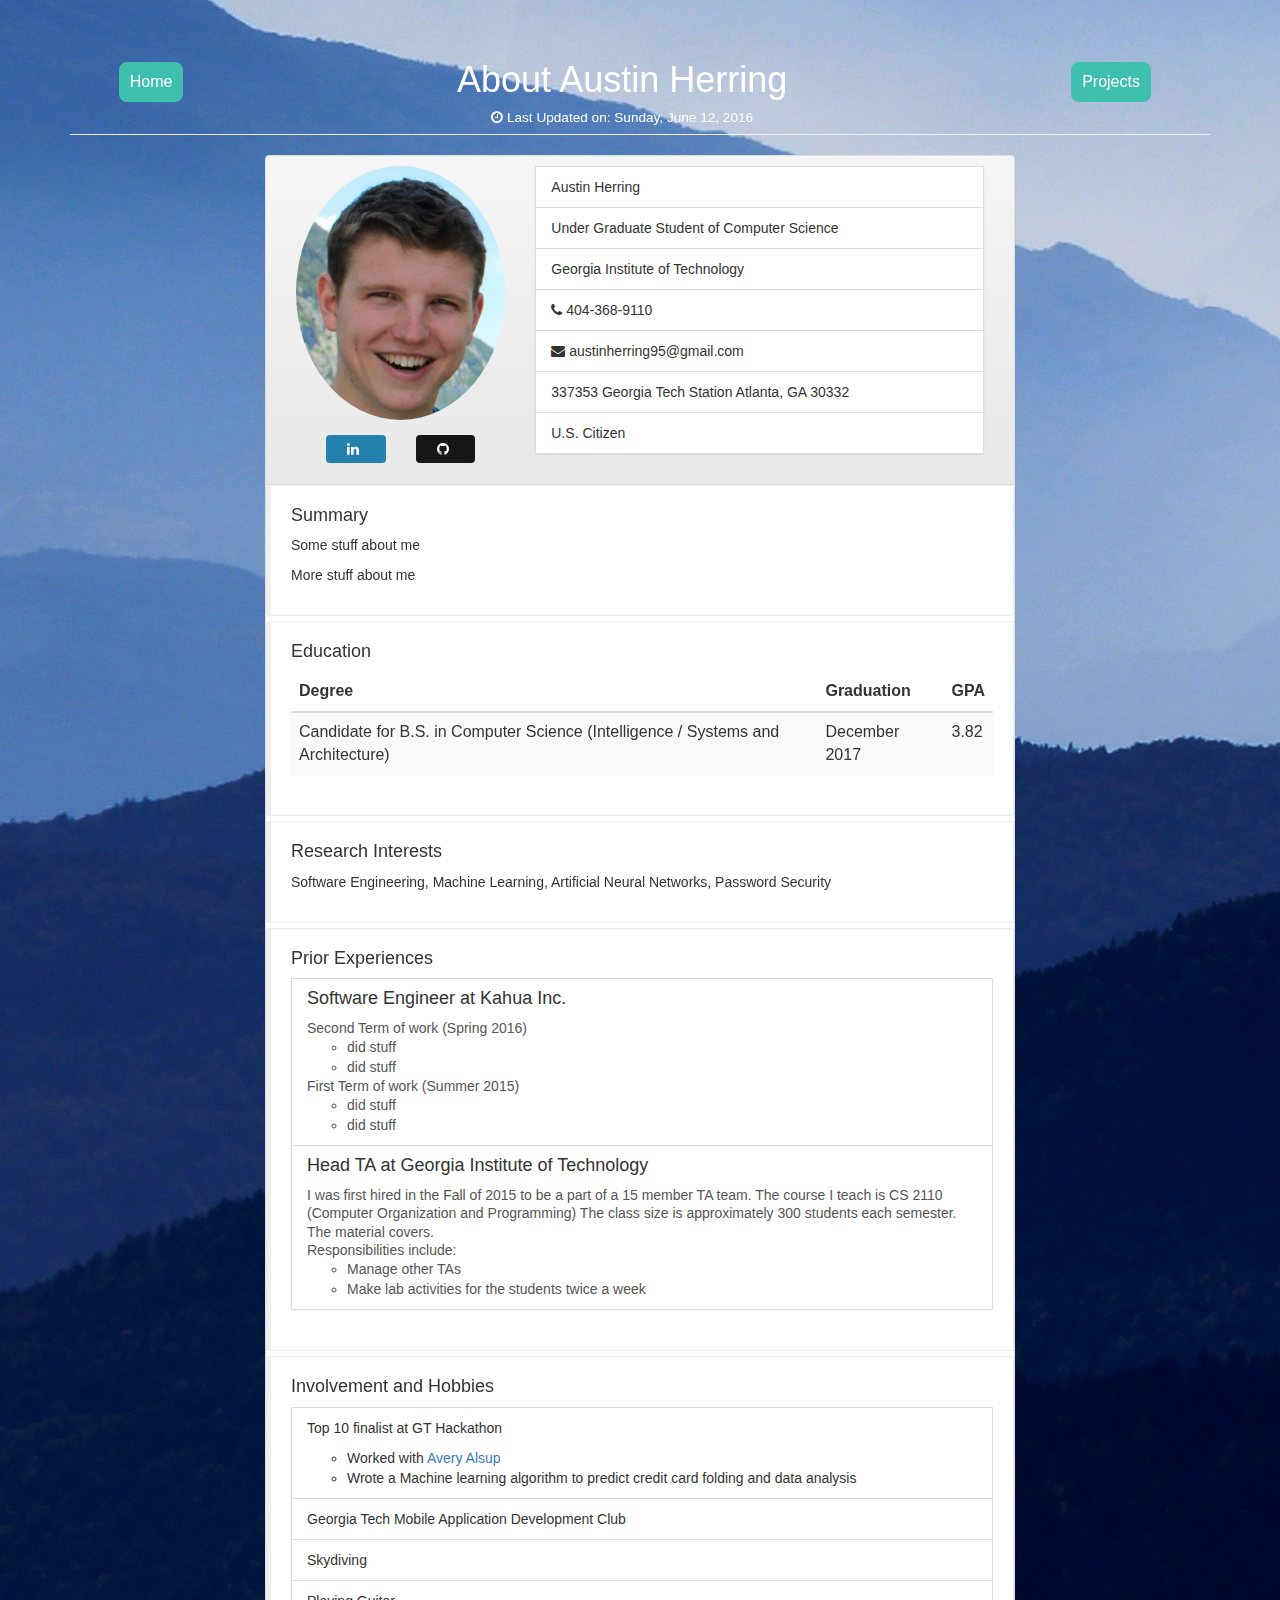
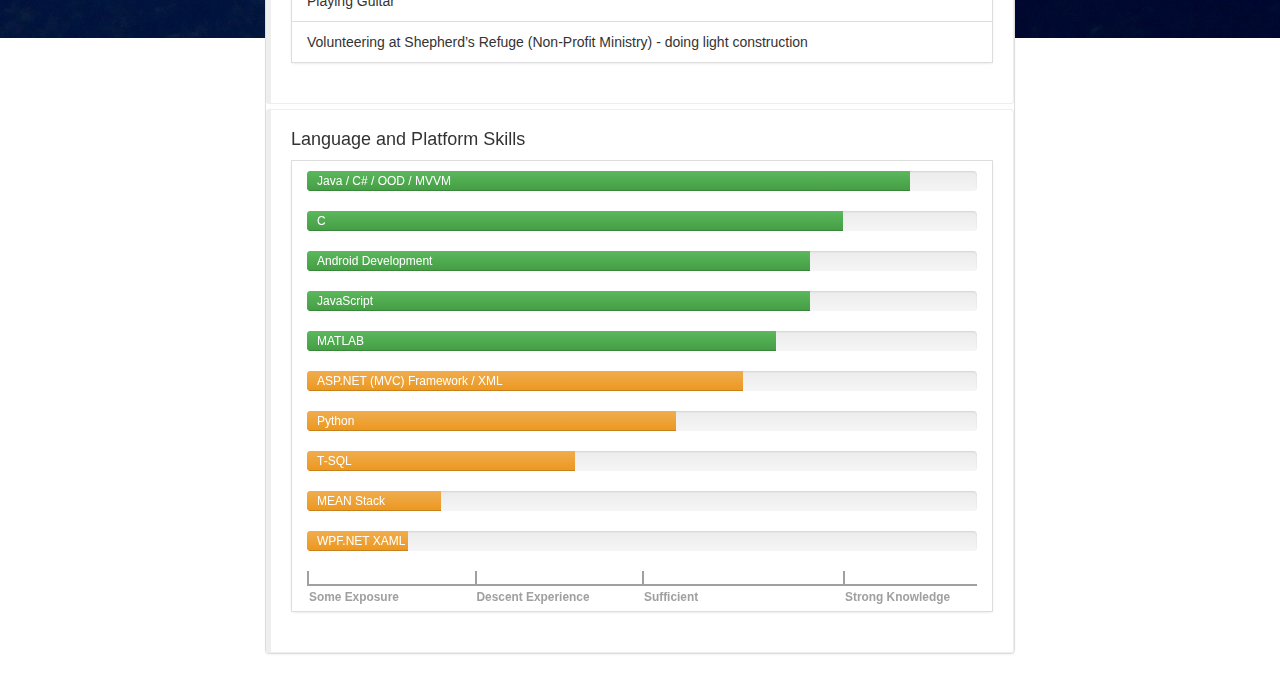
==== PersonalWebsite/WebContent/about.html @ d36b2735 "Added more content and css" ====
<html>
<head>
	<meta charset="utf-8"/>
	<title>About - Austin</title>
	<link rel="stylesheet" href="css/bootstrap.min.css">
	<link rel="stylesheet" href="css/bootstrap-theme.min.css">
	<link rel="stylesheet" href="css/about.css">
	<link rel="stylesheet" href="css/general.css">
</head>
<body>
	<div class="container" id="page-wrap">
		<div class="resume">
	    <header class="page-header">
		    <table class="table-header">
		    	<tr>
		    		<td>
			    		<a class="button button1" href="index.html" role="button">Home</a>
		    		</td>
		    		<td style="text-align: center;">
			    		<h1 class="page-title">About Austin Herring</h1>
			    		<small> <i class="fa fa-clock-o"></i> Last Updated on: <time>Sunday, June 12, 2016</time></small>
		    		</td>
		    		<td>
						<a class="button button1" href="projects.html" role="button">Projects</a>
		    		</td>
		    	</tr>
		    </table>
		</header>
		<div class="row">
		  <div class="col-xs-12 col-sm-12 col-md-offset-1 col-md-10 col-lg-offset-2 col-lg-8">
		    <div class="panel panel-default">
		      <div class="panel-heading resume-heading">
		        <div class="row">
		          <div class="col-lg-12">
		            <div class="col-xs-12 col-sm-4">
		              <figure>
		                <img class="img-circle img-responsive" alt="Picture of Austin" src="images/austinEurope1.png">
		              </figure>
		                <div class="col-xs-12 social-btns">
		                    <div class="col-xs-3 col-md-1 col-lg-6 social-btn-holder">
		                      <a href="https://www.linkedin.com/in/austin-herring-810350a3?trk=nav_responsive_tab_profile" class="btn btn-social btn-block btn-linkedin">
		                        <i class="fa fa-linkedin"></i> </a>
		                    </div>
		                    <div class="col-xs-3 col-md-1 col-lg-6 social-btn-holder">
		                      <a href="https://github.com/austinHerring" class="btn btn-social btn-block btn-github">
		                        <i class="fa fa-github"></i> </a>
		                    </div>
		                </div>
		            </div>
	
		            <div class="col-xs-12 col-sm-8">
		              <ul class="list-group">
		                <li class="list-group-item">Austin Herring</li>
		                <li class="list-group-item">Under Graduate Student of Computer Science</li>
		                <li class="list-group-item">Georgia Institute of Technology</li>
		                <li class="list-group-item"><i class="fa fa-phone"></i> 404-368-9110 </li>
		                <li class="list-group-item"><i class="fa fa-envelope"></i> austinherring95@gmail.com</li>
		                <li class="list-group-item">337353 Georgia Tech Station Atlanta, GA 30332</li>
		                <li class="list-group-item">U.S. Citizen</li>
		              </ul>
		            </div>
		          </div>
		        </div>
		      </div>
		      <div class="bs-callout">
		        <h4>Summary</h4>
		        <p>
		        	Some stuff about me
		        </p>
		        <p>
		         	More stuff about me
		        </p>
		      </div>
		      <div class="bs-callout">
		        <h4>Education</h4>
		        <table class="table table-striped table-responsive ">
		          <thead>
		            <tr><th>Degree</th>
		            <th>Graduation</th>
		            <th>GPA</th>
		          </tr></thead>
		          <tbody>
		            <tr>
		              <td>Candidate for B.S. in Computer Science (Intelligence / Systems and Architecture)</td>
		              <td>December 2017</td>
		              <td>3.82</td>
		            </tr>
		          </tbody>
		        </table>
		      </div>
		      <div class="bs-callout">
		        <h4>Research Interests</h4>
		        <p>
		          Software Engineering, Machine Learning, Artificial Neural Networks, Password Security
		        </p>
		      </div>
		
		      <div class="bs-callout">
		        <h4>Prior Experiences</h4>
		        <ul class="list-group">
		          <a class="list-group-item active-link" href="https://www.kahua.com/">
		            <h4 class="list-group-item-heading">
		              Software Engineer at Kahua Inc.
		            </h4>
		            <p class="list-group-item-text">
			             Second Term of work (Spring 2016)
		             </p>
		             <ul>
		                <li>
		                     did stuff
		                </li>
		                <li>
				             did stuff
		                </li>
	                </ul>
	                <p class="list-group-item-text">
			             First Term of work (Summer 2015)
		             </p>
		             <ul>
		                <li>
		                     did stuff
		                </li>
		                <li>
				             did stuff
		                </li>
	                </ul>
		          </a>
		          <a class="list-group-item inactive-link" href="#">
		            <h4 class="list-group-item-heading">Head TA at Georgia Institute of Technology</h4>
		            <p class="list-group-item-text">
			             	I was first hired in the Fall of 2015 to be a part of a 15 member TA team. The course I teach is CS 2110 (Computer Organization and Programming)
			             The class size is approximately 300 students each semester. The material covers.<br/>
			             Responsibilities include:
		             </p>
		             <ul>
		                <li>
		                     Manage other TAs
		                </li>
		                <li>
				             Make lab activities for the students twice a week
		                </li>
	                </ul>
		          </a>
		        </ul>
		      </div>
		      <div class="bs-callout">
		        <h4>Involvement and Hobbies</h4>
		        <ul class="list-group">
		          <li class="list-group-item">
		          	<p>Top 10 finalist at GT Hackathon</p>
		          	<ul>
		          		<li>Worked with <a href="https://www.linkedin.com/in/terrence-alsup-8bb8508a?authType=name&authToken=7kiY&trk=contacts-contacts-list-contact_name-0">Avery Alsup</a></li>
		          		<li>Wrote a Machine learning algorithm to predict credit card folding and data analysis</li>
		          	</ul>
		          </li>
		          <li class="list-group-item"> Georgia Tech Mobile Application Development Club</li>
		          <li class="list-group-item"> Skydiving</li>
		          <li class="list-group-item"> Playing Guitar</li>
		          <li class="list-group-item"> Volunteering at Shepherd’s Refuge (Non-Profit Ministry) - doing light construction</li>
		        </ul>
		      </div>
		      <div class="bs-callout">
		        <h4>Language and Platform Skills</h4>
		        <ul class="list-group">
		          <a class="list-group-item inactive-link" href="#">	
		            <div class="progress">
		              <div data-placement="top" style="width: 90%;" 
		              aria-valuemax="100" aria-valuemin="0" aria-valuenow="80" role="progressbar" class="progress-bar progress-bar-success">
		                <span class="sr-only">80%</span>
		                <span class="progress-type">Java / C# / OOD / MVVM</span>
		              </div>
		            </div>
		            <div class="progress">
		              <div data-placement="top" style="width: 80%;" aria-valuemax="100" aria-valuemin="0" aria-valuenow="60" role="progressbar" class="progress-bar progress-bar-success">
		                <span class="sr-only">60%</span>
		                <span class="progress-type">C</span>
		              </div>
		            </div>
		            <div class="progress">
		              <div data-placement="top" style="width: 75%;" aria-valuemax="100" aria-valuemin="0" aria-valuenow="60" role="progressbar" class="progress-bar progress-bar-success">
		                <span class="sr-only">60%</span>
		                <span class="progress-type">Android Development</span>
		              </div>
		            </div>
		            <div class="progress">
		              <div data-placement="top" style="width: 75%;" aria-valuemax="100" aria-valuemin="0" aria-valuenow="1" role="progressbar" class="progress-bar progress-bar-success">
		                <span class="sr-only">70%</span>
		                <span class="progress-type">JavaScript</span>
		              </div>
		            </div>
		            <div class="progress">
		              <div data-placement="top" style="width: 70%;" aria-valuemax="100" aria-valuemin="0" aria-valuenow="60" role="progressbar" class="progress-bar progress-bar-success">
		                <span class="sr-only">60%</span>
		                <span class="progress-type">MATLAB</span>
		              </div>
		            </div>
		            <div class="progress">
		              <div data-placement="top" style="width: 65%;" aria-valuemax="100" aria-valuemin="0" aria-valuenow="50" role="progressbar" class="progress-bar progress-bar-warning">
		                <span class="sr-only">50%</span>
		                <span class="progress-type">ASP.NET (MVC) Framework / XML</span>
		              </div>
		            </div>
		            <div class="progress">
		              <div data-placement="top" style="width: 55%;" aria-valuemax="100" aria-valuemin="0" aria-valuenow="1" role="progressbar" class="progress-bar progress-bar-warning">
		                <span class="sr-only">65%</span>
		                <span class="progress-type">Python</span>
		              </div>
		            </div>
		            <div class="progress">
		              <div data-placement="top" style="width: 40%;" aria-valuemax="100" aria-valuemin="0" aria-valuenow="1" role="progressbar" class="progress-bar progress-bar-warning">
		                <span class="sr-only">70%</span>
		                <span class="progress-type">T-SQL</span>
		              </div>
		            </div>
		            <div class="progress">
		              <div data-placement="top" style="width: 20%;" aria-valuemax="100" aria-valuemin="0" aria-valuenow="1" role="progressbar" class="progress-bar progress-bar-warning">
		                <span class="sr-only">70%</span>
		                <span class="progress-type">MEAN Stack </span>
		              </div>
		            </div>
		            <div class="progress">
		              <div data-placement="top" style="width: 15%;" aria-valuemax="100" aria-valuemin="0" aria-valuenow="50" role="progressbar" class="progress-bar progress-bar-warning">
		                <span class="sr-only">10%</span>
		                <span class="progress-type">WPF.NET XAML</span>
		              </div>
		            </div>
		
		            <div class="progress-meter">
		              <div style="width: 25%;" class="meter meter-left"><span class="meter-text">Some Exposure</span></div>
		              <div style="width: 25%;" class="meter meter-left"><span class="meter-text">Descent Experience</span></div>
		              <div style="width: 30%;" class="meter meter-left"><span class="meter-text">Sufficient</span></div>
		              <div style="width: 20%;" class="meter meter-left"><span class="meter-text">Strong Knowledge</span></div>
		            </div>
		          </a>
		        </ul>
		      </div>
		    </div>
		
		  </div>
		</div>
		    
		</div>
	</div>
	
	<div id="bg">
		<img src="images/background.jpg" alt="">
	</div>
	
	<script src="js/jquery.min.js"></script>
	<script src="js/bootstrap.min.js"></script>
</body>
</html>
---- PersonalWebsite/WebContent/css/about.css ----
/* uses font awesome for social icons */
@import url(http://maxcdn.bootstrapcdn.com/font-awesome/4.2.0/css/font-awesome.min.css);

/*social buttons*/
.btn-social{
  color: white;
  opacity:0.9;
}
.btn-social:hover {
  color: white;
    opacity:1;
}
.btn-facebook {
background-color: #3b5998;
opacity:0.9;
}
.btn-twitter {
background-color: #00aced;
opacity:0.9;
}
.btn-linkedin {
background-color:#0e76a8;
opacity:0.9;
}
.btn-github{
  background-color:#000000;
  opacity:0.9;
}
.btn-google {
  background-color: #c32f10;
  opacity: 0.9;
}
.btn-stackoverflow{
  background-color: #D38B28;
  opacity: 0.9;
}

/* resume stuff */

.bs-callout {
    -moz-border-bottom-colors: none;
    -moz-border-left-colors: none;
    -moz-border-right-colors: none;
    -moz-border-top-colors: none;
    border-color: #eee;
    border-image: none;
    border-radius: 3px;
    border-style: solid;
    border-width: 1px 1px 1px 5px;
    margin-bottom: 5px;
    padding: 20px;
}
.bs-callout:last-child {
    margin-bottom: 0px;
}
.bs-callout h4 {
    margin-bottom: 10px;
    margin-top: 0;
}

.bs-callout-danger {
    border-left-color: #d9534f;
}

.bs-callout-danger h4{
    color: #d9534f;
}

.resume .list-group-item:first-child, .resume .list-group-item:last-child{
  border-radius:0;
}

/*makes an anchor inactive(not clickable)*/
.inactive-link {
   pointer-events: none;
   cursor: default;
}

.resume-heading .social-btns{
  margin-top:15px;
}
.resume-heading .social-btns i.fa{
  margin-left:-5px;
}



@media (max-width: 992px) {
  .resume-heading .social-btn-holder{
    padding:5px;
  }
}

/* skill meter in resume. copy pasted from http://bootsnipp.com/snippets/featured/progress-bar-meter */

.progress-bar {
    text-align: left;
	white-space: nowrap;
	white-space: nowrap;
	overflow: hidden;
	text-overflow: ellipsis;
	cursor: pointer;
}

.progress-bar > .progress-type {
	padding-left: 10px;
}

.progress-meter {
	min-height: 15px;
	border-bottom: 2px solid rgb(160, 160, 160);
  margin-bottom: 15px;
}

.progress-meter > .meter {
	position: relative;
	float: left;
	min-height: 15px;
	border-width: 0px;
	border-style: solid;
	border-color: rgb(160, 160, 160);
}

.progress-meter > .meter-left {
	border-left-width: 2px;
}

.progress-meter > .meter-right {
	float: right;
	border-right-width: 2px;
}

.progress-meter > .meter-right:last-child {
	border-left-width: 2px;
}

.progress-meter > .meter > .meter-text {
	position: absolute;
	display: inline-block;
	bottom: -20px;
	width: 100%;
	font-weight: 700;
	font-size: 0.85em;
	color: rgb(160, 160, 160);
	text-align: left;
}

.progress-meter > .meter.meter-right > .meter-text {
	text-align: right;
}
---- PersonalWebsite/WebContent/css/general.css ----
@CHARSET "UTF-8";
.button {
    background-color: #3fbfad;
    border: none;
    color: white;
    padding: 8px 8px;
    text-align: center;
    text-decoration: none;
    display: inline-block;
    font-size: 16px;
    margin: 4px 2px;
    -webkit-transition-duration: 0.4s; /* Safari */
    transition-duration: 0.4s;
    cursor: pointer;
    border-radius: 8px;
}

.button1 {
    background-color: #3fbfad; 
    color: white; 
    border: 3px solid #3fbfad;
}

.button1:hover {
    background:rgba(0,0,0,0);
    color: white;
    text-decoration: none;
    border: 3px solid white;
}

.page-header{
  text-align: center;
  color: white;    
}

.table-header{
  text-align: center;
  color: white;  
  width:100%; 
}

#bg {
	position:fixed; 
	top:-50%; 
	left:-50%; 
	width:100%; 
	height:80%;
}

#bg img {
	position:absolute; 
	top:0; 
	left:0; 
	right:0; 
	bottom:0; 
	margin:auto; 
	min-width:50%;
	min-height:50%;
}

#page-wrap { position: relative; z-index: 2}
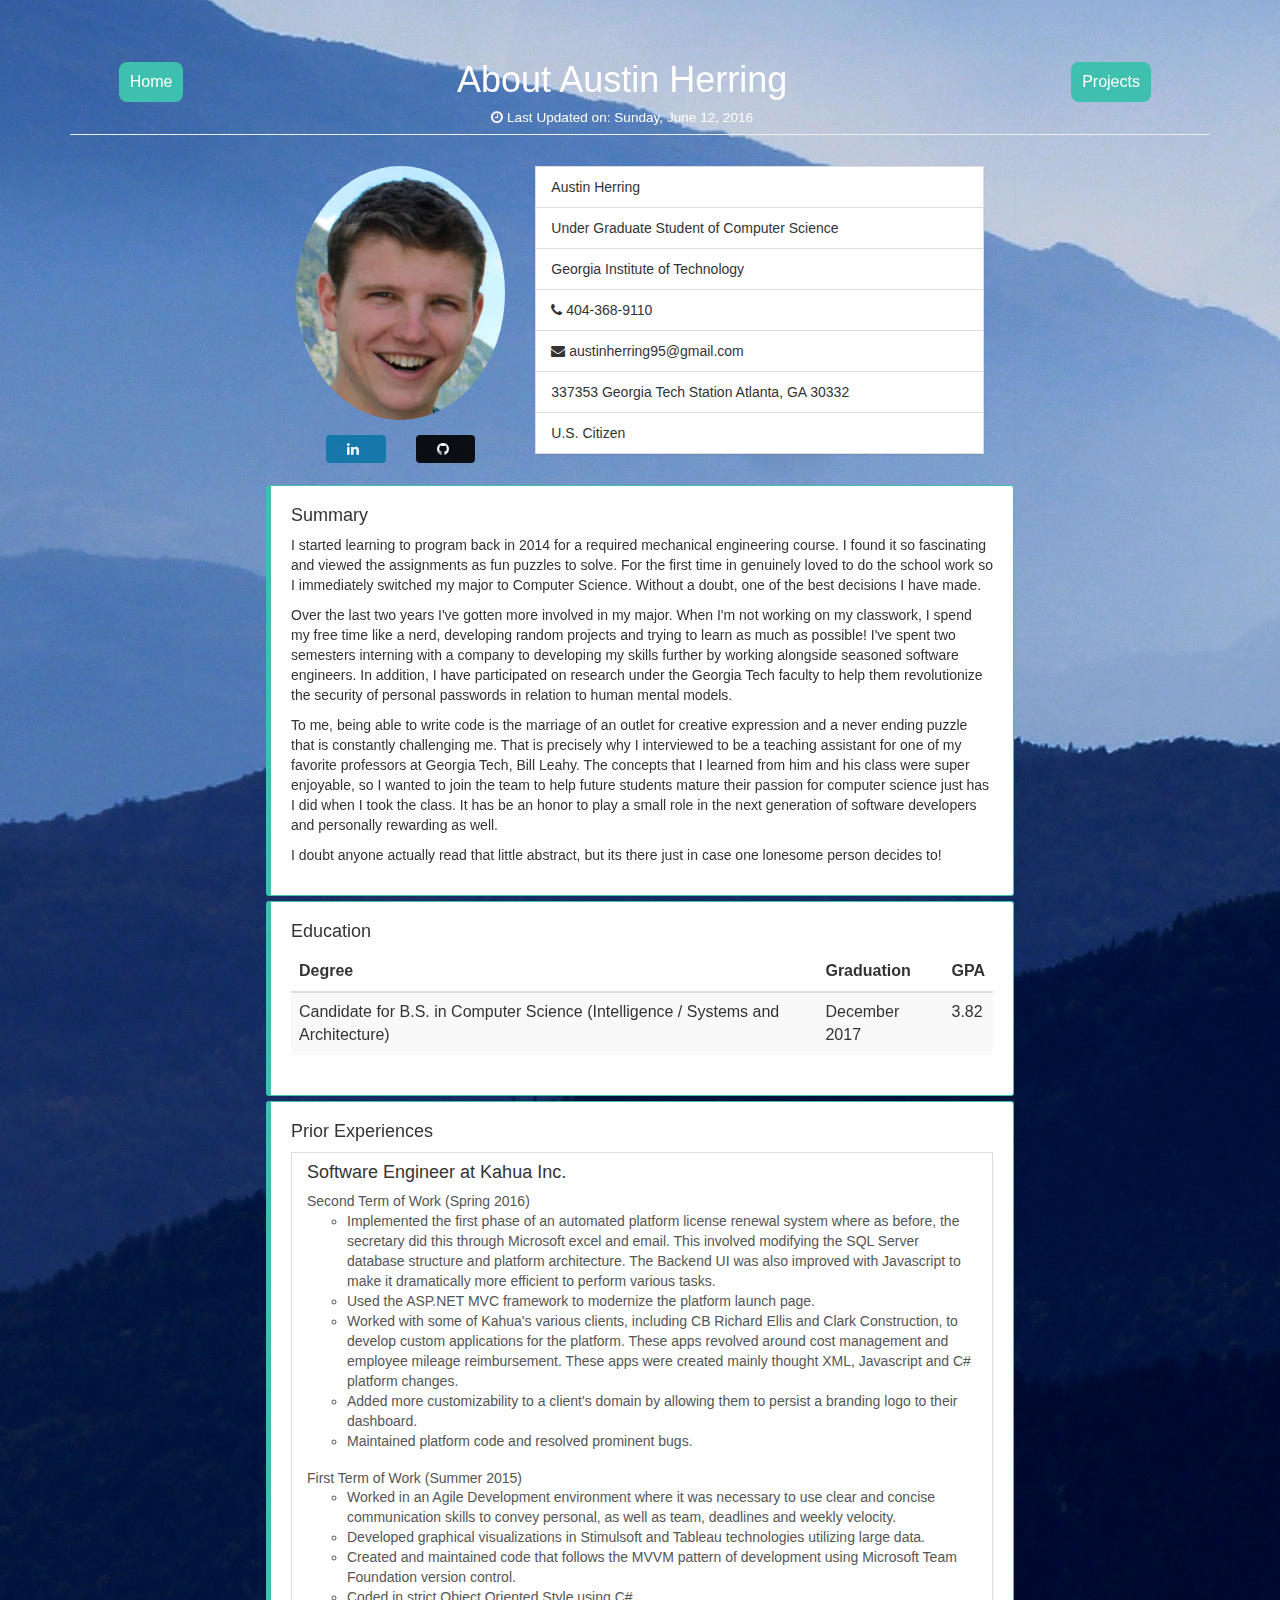
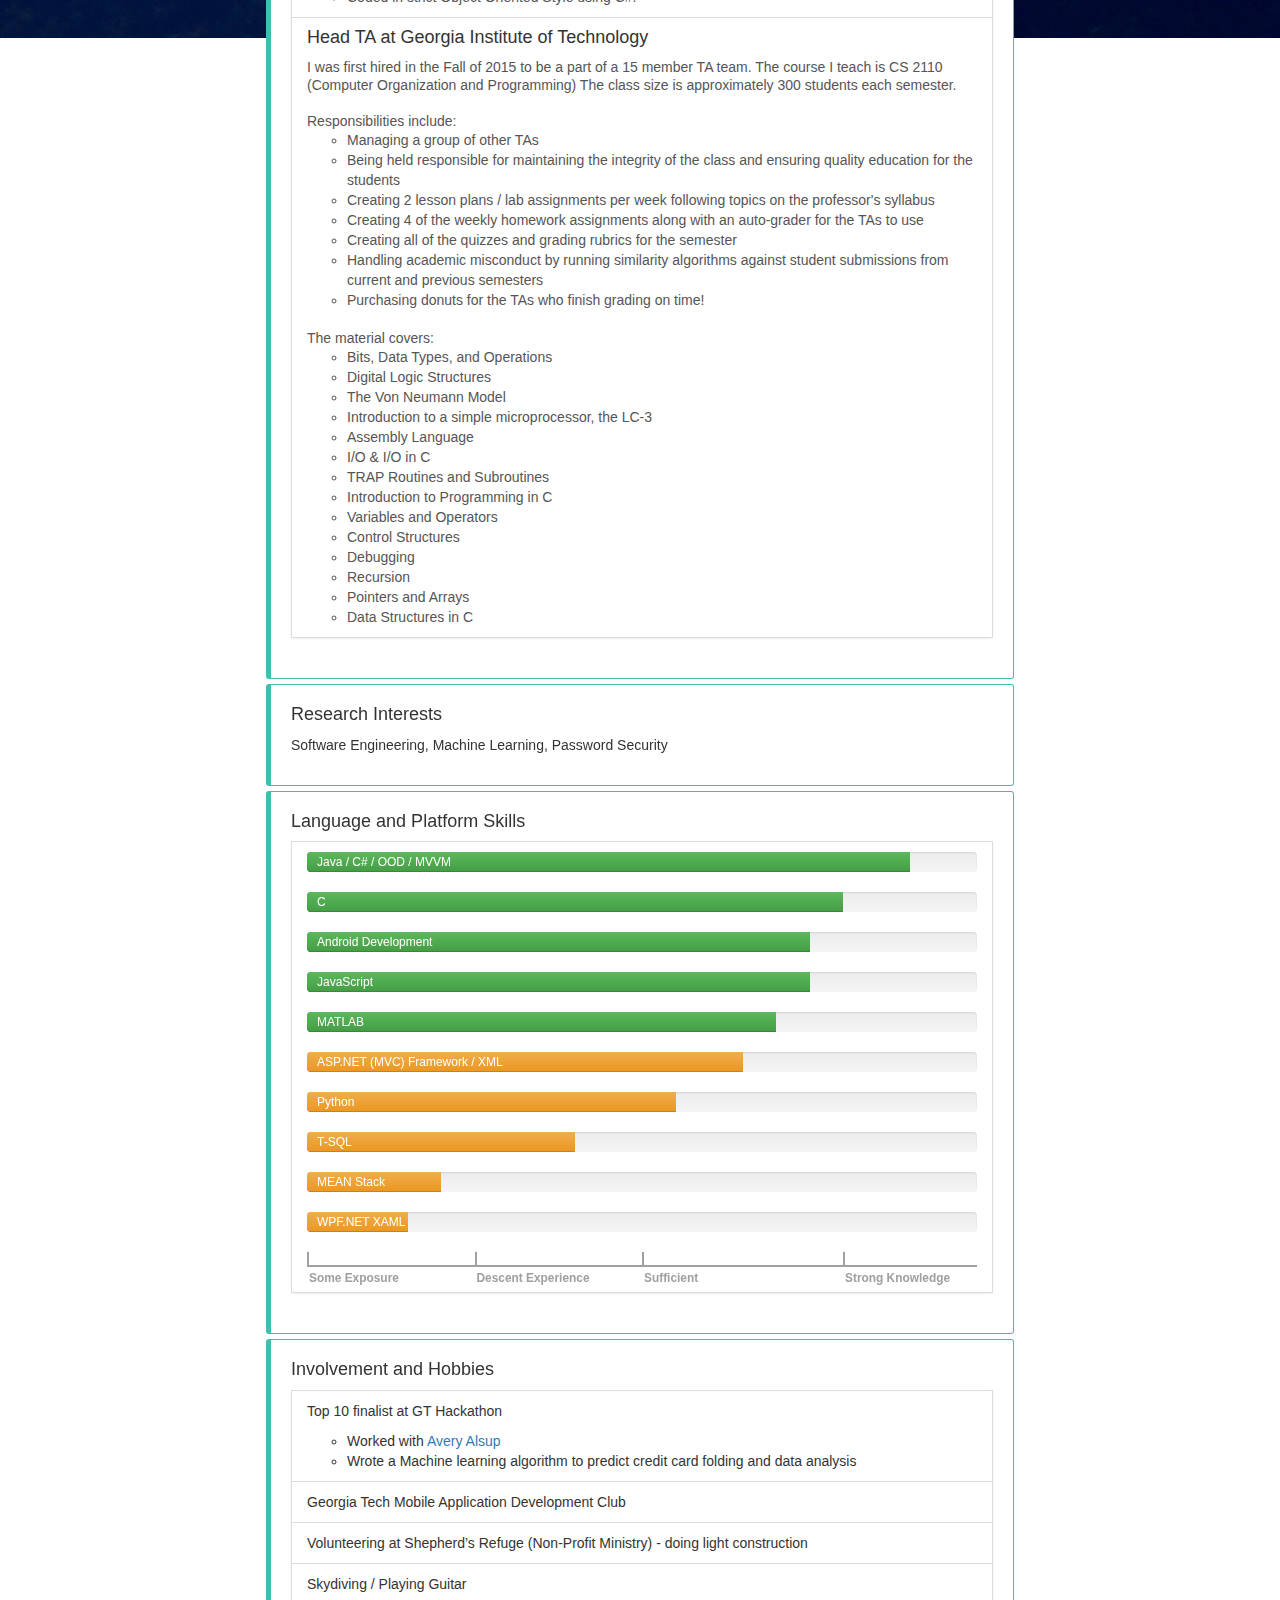
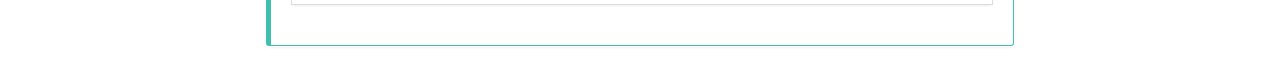
==== commit 670b85f6: "Finished resume page improvements" ====
--- a/PersonalWebsite/WebContent/about.html
+++ b/PersonalWebsite/WebContent/about.html
@@ -10,235 +10,329 @@
 <body>
 	<div class="container" id="page-wrap">
 		<div class="resume">
-	    <header class="page-header">
-		    <table class="table-header">
-		    	<tr>
-		    		<td>
-			    		<a class="button button1" href="index.html" role="button">Home</a>
-		    		</td>
-		    		<td style="text-align: center;">
-			    		<h1 class="page-title">About Austin Herring</h1>
-			    		<small> <i class="fa fa-clock-o"></i> Last Updated on: <time>Sunday, June 12, 2016</time></small>
-		    		</td>
-		    		<td>
-						<a class="button button1" href="projects.html" role="button">Projects</a>
-		    		</td>
-		    	</tr>
-		    </table>
-		</header>
-		<div class="row">
-		  <div class="col-xs-12 col-sm-12 col-md-offset-1 col-md-10 col-lg-offset-2 col-lg-8">
-		    <div class="panel panel-default">
-		      <div class="panel-heading resume-heading">
-		        <div class="row">
-		          <div class="col-lg-12">
-		            <div class="col-xs-12 col-sm-4">
-		              <figure>
-		                <img class="img-circle img-responsive" alt="Picture of Austin" src="images/austinEurope1.png">
-		              </figure>
-		                <div class="col-xs-12 social-btns">
-		                    <div class="col-xs-3 col-md-1 col-lg-6 social-btn-holder">
-		                      <a href="https://www.linkedin.com/in/austin-herring-810350a3?trk=nav_responsive_tab_profile" class="btn btn-social btn-block btn-linkedin">
-		                        <i class="fa fa-linkedin"></i> </a>
-		                    </div>
-		                    <div class="col-xs-3 col-md-1 col-lg-6 social-btn-holder">
-		                      <a href="https://github.com/austinHerring" class="btn btn-social btn-block btn-github">
-		                        <i class="fa fa-github"></i> </a>
-		                    </div>
-		                </div>
-		            </div>
-	
-		            <div class="col-xs-12 col-sm-8">
-		              <ul class="list-group">
-		                <li class="list-group-item">Austin Herring</li>
-		                <li class="list-group-item">Under Graduate Student of Computer Science</li>
-		                <li class="list-group-item">Georgia Institute of Technology</li>
-		                <li class="list-group-item"><i class="fa fa-phone"></i> 404-368-9110 </li>
-		                <li class="list-group-item"><i class="fa fa-envelope"></i> austinherring95@gmail.com</li>
-		                <li class="list-group-item">337353 Georgia Tech Station Atlanta, GA 30332</li>
-		                <li class="list-group-item">U.S. Citizen</li>
-		              </ul>
-		            </div>
-		          </div>
-		        </div>
-		      </div>
-		      <div class="bs-callout">
-		        <h4>Summary</h4>
-		        <p>
-		        	Some stuff about me
-		        </p>
-		        <p>
-		         	More stuff about me
-		        </p>
-		      </div>
-		      <div class="bs-callout">
-		        <h4>Education</h4>
-		        <table class="table table-striped table-responsive ">
-		          <thead>
-		            <tr><th>Degree</th>
-		            <th>Graduation</th>
-		            <th>GPA</th>
-		          </tr></thead>
-		          <tbody>
-		            <tr>
-		              <td>Candidate for B.S. in Computer Science (Intelligence / Systems and Architecture)</td>
-		              <td>December 2017</td>
-		              <td>3.82</td>
-		            </tr>
-		          </tbody>
-		        </table>
-		      </div>
-		      <div class="bs-callout">
-		        <h4>Research Interests</h4>
-		        <p>
-		          Software Engineering, Machine Learning, Artificial Neural Networks, Password Security
-		        </p>
-		      </div>
+		    <header class="page-header">
+			    <table class="table-header">
+			    	<tr>
+			    		<td>
+				    		<a class="button button1" href="index.html" role="button">Home</a>
+			    		</td>
+			    		<td style="text-align: center;">
+				    		<h1 class="page-title">About Austin Herring</h1>
+				    		<small> <i class="fa fa-clock-o"></i> Last Updated on: <time>Sunday, June 12, 2016</time></small>
+			    		</td>
+			    		<td>
+							<a class="button button1" href="projects.html" role="button">Projects</a>
+			    		</td>
+			    	</tr>
+			    </table>
+			</header>
+			<div class="row">
+			  <div class="col-xs-12 col-sm-12 col-md-offset-1 col-md-10 col-lg-offset-2 col-lg-8">
+			    <div class="panel pandel-trans">
+			      <div class="panel-heading resume-heading">
+			        <div class="row">
+			          <div class="col-lg-12">
+			            <div class="col-xs-12 col-sm-4">
+			              <figure>
+			                <img class="img-circle img-responsive" alt="Picture of Austin" src="images/austinEurope1.png">
+			              </figure>
+			                <div class="col-xs-12 social-btns">
+			                    <div class="col-xs-3 col-md-1 col-lg-6 social-btn-holder">
+			                      <a href="https://www.linkedin.com/in/austin-herring-810350a3?trk=nav_responsive_tab_profile" class="btn btn-social btn-block btn-linkedin">
+			                        <i class="fa fa-linkedin"></i> </a>
+			                    </div>
+			                    <div class="col-xs-3 col-md-1 col-lg-6 social-btn-holder">
+			                      <a href="https://github.com/austinHerring" class="btn btn-social btn-block btn-github">
+			                        <i class="fa fa-github"></i> </a>
+			                    </div>
+			                </div>
+			            </div>
 		
-		      <div class="bs-callout">
-		        <h4>Prior Experiences</h4>
-		        <ul class="list-group">
-		          <a class="list-group-item active-link" href="https://www.kahua.com/">
-		            <h4 class="list-group-item-heading">
-		              Software Engineer at Kahua Inc.
-		            </h4>
-		            <p class="list-group-item-text">
-			             Second Term of work (Spring 2016)
-		             </p>
-		             <ul>
-		                <li>
-		                     did stuff
-		                </li>
-		                <li>
-				             did stuff
-		                </li>
-	                </ul>
-	                <p class="list-group-item-text">
-			             First Term of work (Summer 2015)
-		             </p>
-		             <ul>
-		                <li>
-		                     did stuff
-		                </li>
-		                <li>
-				             did stuff
-		                </li>
-	                </ul>
-		          </a>
-		          <a class="list-group-item inactive-link" href="#">
-		            <h4 class="list-group-item-heading">Head TA at Georgia Institute of Technology</h4>
-		            <p class="list-group-item-text">
-			             	I was first hired in the Fall of 2015 to be a part of a 15 member TA team. The course I teach is CS 2110 (Computer Organization and Programming)
-			             The class size is approximately 300 students each semester. The material covers.<br/>
-			             Responsibilities include:
-		             </p>
-		             <ul>
-		                <li>
-		                     Manage other TAs
-		                </li>
-		                <li>
-				             Make lab activities for the students twice a week
-		                </li>
-	                </ul>
-		          </a>
-		        </ul>
-		      </div>
-		      <div class="bs-callout">
-		        <h4>Involvement and Hobbies</h4>
-		        <ul class="list-group">
-		          <li class="list-group-item">
-		          	<p>Top 10 finalist at GT Hackathon</p>
-		          	<ul>
-		          		<li>Worked with <a href="https://www.linkedin.com/in/terrence-alsup-8bb8508a?authType=name&authToken=7kiY&trk=contacts-contacts-list-contact_name-0">Avery Alsup</a></li>
-		          		<li>Wrote a Machine learning algorithm to predict credit card folding and data analysis</li>
-		          	</ul>
-		          </li>
-		          <li class="list-group-item"> Georgia Tech Mobile Application Development Club</li>
-		          <li class="list-group-item"> Skydiving</li>
-		          <li class="list-group-item"> Playing Guitar</li>
-		          <li class="list-group-item"> Volunteering at Shepherd’s Refuge (Non-Profit Ministry) - doing light construction</li>
-		        </ul>
-		      </div>
-		      <div class="bs-callout">
-		        <h4>Language and Platform Skills</h4>
-		        <ul class="list-group">
-		          <a class="list-group-item inactive-link" href="#">	
-		            <div class="progress">
-		              <div data-placement="top" style="width: 90%;" 
-		              aria-valuemax="100" aria-valuemin="0" aria-valuenow="80" role="progressbar" class="progress-bar progress-bar-success">
-		                <span class="sr-only">80%</span>
-		                <span class="progress-type">Java / C# / OOD / MVVM</span>
-		              </div>
-		            </div>
-		            <div class="progress">
-		              <div data-placement="top" style="width: 80%;" aria-valuemax="100" aria-valuemin="0" aria-valuenow="60" role="progressbar" class="progress-bar progress-bar-success">
-		                <span class="sr-only">60%</span>
-		                <span class="progress-type">C</span>
-		              </div>
-		            </div>
-		            <div class="progress">
-		              <div data-placement="top" style="width: 75%;" aria-valuemax="100" aria-valuemin="0" aria-valuenow="60" role="progressbar" class="progress-bar progress-bar-success">
-		                <span class="sr-only">60%</span>
-		                <span class="progress-type">Android Development</span>
-		              </div>
-		            </div>
-		            <div class="progress">
-		              <div data-placement="top" style="width: 75%;" aria-valuemax="100" aria-valuemin="0" aria-valuenow="1" role="progressbar" class="progress-bar progress-bar-success">
-		                <span class="sr-only">70%</span>
-		                <span class="progress-type">JavaScript</span>
-		              </div>
-		            </div>
-		            <div class="progress">
-		              <div data-placement="top" style="width: 70%;" aria-valuemax="100" aria-valuemin="0" aria-valuenow="60" role="progressbar" class="progress-bar progress-bar-success">
-		                <span class="sr-only">60%</span>
-		                <span class="progress-type">MATLAB</span>
-		              </div>
-		            </div>
-		            <div class="progress">
-		              <div data-placement="top" style="width: 65%;" aria-valuemax="100" aria-valuemin="0" aria-valuenow="50" role="progressbar" class="progress-bar progress-bar-warning">
-		                <span class="sr-only">50%</span>
-		                <span class="progress-type">ASP.NET (MVC) Framework / XML</span>
-		              </div>
-		            </div>
-		            <div class="progress">
-		              <div data-placement="top" style="width: 55%;" aria-valuemax="100" aria-valuemin="0" aria-valuenow="1" role="progressbar" class="progress-bar progress-bar-warning">
-		                <span class="sr-only">65%</span>
-		                <span class="progress-type">Python</span>
-		              </div>
-		            </div>
-		            <div class="progress">
-		              <div data-placement="top" style="width: 40%;" aria-valuemax="100" aria-valuemin="0" aria-valuenow="1" role="progressbar" class="progress-bar progress-bar-warning">
-		                <span class="sr-only">70%</span>
-		                <span class="progress-type">T-SQL</span>
-		              </div>
-		            </div>
-		            <div class="progress">
-		              <div data-placement="top" style="width: 20%;" aria-valuemax="100" aria-valuemin="0" aria-valuenow="1" role="progressbar" class="progress-bar progress-bar-warning">
-		                <span class="sr-only">70%</span>
-		                <span class="progress-type">MEAN Stack </span>
-		              </div>
-		            </div>
-		            <div class="progress">
-		              <div data-placement="top" style="width: 15%;" aria-valuemax="100" aria-valuemin="0" aria-valuenow="50" role="progressbar" class="progress-bar progress-bar-warning">
-		                <span class="sr-only">10%</span>
-		                <span class="progress-type">WPF.NET XAML</span>
-		              </div>
-		            </div>
-		
-		            <div class="progress-meter">
-		              <div style="width: 25%;" class="meter meter-left"><span class="meter-text">Some Exposure</span></div>
-		              <div style="width: 25%;" class="meter meter-left"><span class="meter-text">Descent Experience</span></div>
-		              <div style="width: 30%;" class="meter meter-left"><span class="meter-text">Sufficient</span></div>
-		              <div style="width: 20%;" class="meter meter-left"><span class="meter-text">Strong Knowledge</span></div>
-		            </div>
-		          </a>
-		        </ul>
-		      </div>
-		    </div>
-		
-		  </div>
-		</div>
-		    
+			            <div class="col-xs-12 col-sm-8">
+			              <ul class="list-group">
+			                <li class="list-group-item">Austin Herring</li>
+			                <li class="list-group-item">Under Graduate Student of Computer Science</li>
+			                <li class="list-group-item">Georgia Institute of Technology</li>
+			                <li class="list-group-item"><i class="fa fa-phone"></i> 404-368-9110 </li>
+			                <li class="list-group-item"><i class="fa fa-envelope"></i> austinherring95@gmail.com</li>
+			                <li class="list-group-item">337353 Georgia Tech Station Atlanta, GA 30332</li>
+			                <li class="list-group-item">U.S. Citizen</li>
+			              </ul>
+			            </div>
+			          </div>
+			        </div>
+			      </div>
+			      <div class="bs-callout">
+			        <h4>Summary</h4>
+			        <p>
+			        	I started learning to program back in 2014 for a required mechanical engineering course. I found it 
+			        	so fascinating and viewed the assignments as fun puzzles to solve. For the first time in genuinely 
+			        	loved to do the school work so I immediately switched my major to Computer Science. Without a doubt, 
+			        	one of the best decisions I have made.
+			        </p>
+			        <p>
+			         	Over the last two years I've gotten more involved in my major. When I'm not working on my classwork, 
+			         	I spend my free time like a nerd, developing random projects and trying to learn as much as possible! 
+			         	I've spent two semesters interning with a company to developing my skills further by working alongside 
+			         	seasoned software engineers. In addition, I have participated on research under the Georgia Tech faculty 
+			         	to help them revolutionize the security of personal passwords in relation to human mental models. 
+			        </p>
+			        <p>
+			        	To me, being able to write code is the marriage of an outlet for creative expression and a never ending 
+			        	puzzle that is constantly challenging me. That is precisely why I interviewed to be a teaching assistant 
+			        	for one of my favorite professors at Georgia Tech, Bill Leahy. The concepts that I learned from him and 
+			        	his class were super enjoyable, so I wanted to join the team to help future students mature their passion 
+			        	for computer science just has I did when I took the class. It has be an honor to play a small role in 
+			        	the next generation of software developers and personally rewarding as well.
+			        </p>
+			        <p>
+			        	I doubt anyone actually read that little abstract, but its there just in case one lonesome person decides to!
+			        </p>
+			      </div>
+			      <div class="bs-callout">
+			        <h4>Education</h4>
+			        <table class="table table-striped table-responsive ">
+			          <thead>
+			            <tr><th>Degree</th>
+			            <th>Graduation</th>
+			            <th>GPA</th>
+			          </tr></thead>
+			          <tbody>
+			            <tr>
+			              <td>Candidate for B.S. in Computer Science (Intelligence / Systems and Architecture)</td>
+			              <td>December 2017</td>
+			              <td>3.82</td>
+			            </tr>
+			          </tbody>
+			        </table>
+			      </div>
+			
+			      <div class="bs-callout">
+			        <h4>Prior Experiences</h4>
+			        <ul class="list-group">
+			          <a class="list-group-item active-link" href="https://www.kahua.com/">
+			            <h4 class="list-group-item-heading">
+			              Software Engineer at Kahua Inc.
+			            </h4>
+			            <p class="list-group-item-text">
+				             Second Term of Work (Spring 2016)
+			             </p>
+			             <ul>
+			                <li>
+			                     Implemented the first phase of an automated platform license renewal system where as before, the secretary did this through Microsoft excel and email. This involved modifying the SQL Server database structure and platform architecture. The Backend UI was also improved with Javascript to make it dramatically more efficient to perform various tasks.
+			                </li>
+			                <li>
+					             Used the ASP.NET MVC framework to modernize the platform launch page.
+			                </li>
+			                <li>
+					             Worked with some of Kahua's various clients, including CB Richard Ellis and Clark Construction, to develop custom applications for the platform. These apps revolved around cost management and employee mileage reimbursement. These apps were created mainly thought XML, Javascript and C# platform changes.
+			                </li>
+			                <li>
+					             Added more customizability to a client's domain by allowing them to persist a branding logo to their dashboard.
+			                </li>
+			                <li>
+					             Maintained platform code and resolved prominent bugs.
+			                </li>
+		                </ul>
+		                <p class="list-group-item-text">
+				             <br/>First Term of Work (Summer 2015)
+			             </p>
+			             <ul>
+			                <li>
+			                     Worked in an Agile Development environment where it was necessary to use clear and concise communication skills to convey personal, as well as team, deadlines and weekly velocity.
+			                </li>
+			                <li>
+					             Developed graphical visualizations in Stimulsoft and Tableau technologies utilizing large data.
+			                </li>
+			                <li>
+					             Created and maintained code that follows the MVVM pattern of development using Microsoft Team Foundation version control.
+			                </li>
+			                <li>
+					             Coded in strict Object Oriented Style using C#.
+			                </li>
+		                </ul>
+			          </a>
+			          <a class="list-group-item inactive-link" href="#">
+			            <h4 class="list-group-item-heading">Head TA at Georgia Institute of Technology</h4>
+			            <p class="list-group-item-text">
+				             	I was first hired in the Fall of 2015 to be a part of a 15 member TA team. The course I teach is CS 2110 (Computer Organization and Programming)
+				             The class size is approximately 300 students each semester.
+			             </p>
+			             <p class="list-group-item-text"><br/>Responsibilities include:</p>
+			             <ul>
+			                <li>
+			                     Managing a group of other TAs
+			                </li>
+			                <li>
+					             Being held responsible for maintaining the integrity of the class and ensuring quality education for the students
+			                </li>
+			                <li>
+					             Creating 2 lesson plans / lab assignments per week following topics on the professor's syllabus
+			                </li>
+			                <li>
+					             Creating 4 of the weekly homework assignments along with an auto-grader for the TAs to use
+			                </li>
+			                <li>
+					             Creating all of the quizzes and grading rubrics for the semester
+			                </li>
+			                <li>
+					             Handling academic misconduct by running similarity algorithms against student submissions from current and previous semesters
+			                </li>
+			                <li>
+			                	 Purchasing donuts for the TAs who finish grading on time!
+			                </li>
+		                </ul>
+		                <p class="list-group-item-text"><br/>The material covers:</p>
+		                <ul>
+		                	<li>
+		                		Bits, Data Types, and Operations
+		                	</li>
+		                	<li>
+		                		Digital Logic Structures
+		                	</li>
+		                	<li>
+		                		The Von Neumann Model
+		                	</li>
+		                	<li>
+		                		Introduction to a simple microprocessor, the LC-3
+		                	</li>
+		                	<li>
+		                		Assembly Language
+		                	</li>
+		                	<li>
+		                		I/O & I/O in C
+		                	</li>
+		                	<li>
+		                		TRAP Routines and Subroutines
+		                	</li>
+		                	<li>
+		                		Introduction to Programming in C
+		                	</li>
+		                	<li>
+		                		Variables and Operators
+		                	</li>
+		                	<li>
+		                		Control Structures
+		                	</li>
+		                	<li>
+		                		Debugging
+		                	</li>
+		                	<li>
+		                		Recursion
+		                	</li>
+		                	<li>
+		                		Pointers and Arrays
+		                	</li>
+		                	<li>
+		                		Data Structures in C
+		                	</li>
+		                </ul>
+			          </a>
+			        </ul>
+			      </div>
+			      
+			      <div class="bs-callout">
+			        <h4>Research Interests</h4>
+			        <p>
+			          Software Engineering, Machine Learning, Password Security
+			        </p>
+			      </div>
+			      
+			      <div class="bs-callout">
+			        <h4>Language and Platform Skills</h4>
+			        <ul class="list-group">
+			          <a class="list-group-item inactive-link" href="#">	
+			            <div class="progress">
+			              <div data-placement="top" style="width: 90%;" 
+			              aria-valuemax="100" aria-valuemin="0" aria-valuenow="80" role="progressbar" class="progress-bar progress-bar-success">
+			                <span class="sr-only">80%</span>
+			                <span class="progress-type">Java / C# / OOD / MVVM</span>
+			              </div>
+			            </div>
+			            <div class="progress">
+			              <div data-placement="top" style="width: 80%;" aria-valuemax="100" aria-valuemin="0" aria-valuenow="60" role="progressbar" class="progress-bar progress-bar-success">
+			                <span class="sr-only">60%</span>
+			                <span class="progress-type">C</span>
+			              </div>
+			            </div>
+			            <div class="progress">
+			              <div data-placement="top" style="width: 75%;" aria-valuemax="100" aria-valuemin="0" aria-valuenow="60" role="progressbar" class="progress-bar progress-bar-success">
+			                <span class="sr-only">60%</span>
+			                <span class="progress-type">Android Development</span>
+			              </div>
+			            </div>
+			            <div class="progress">
+			              <div data-placement="top" style="width: 75%;" aria-valuemax="100" aria-valuemin="0" aria-valuenow="1" role="progressbar" class="progress-bar progress-bar-success">
+			                <span class="sr-only">70%</span>
+			                <span class="progress-type">JavaScript</span>
+			              </div>
+			            </div>
+			            <div class="progress">
+			              <div data-placement="top" style="width: 70%;" aria-valuemax="100" aria-valuemin="0" aria-valuenow="60" role="progressbar" class="progress-bar progress-bar-success">
+			                <span class="sr-only">60%</span>
+			                <span class="progress-type">MATLAB</span>
+			              </div>
+			            </div>
+			            <div class="progress">
+			              <div data-placement="top" style="width: 65%;" aria-valuemax="100" aria-valuemin="0" aria-valuenow="50" role="progressbar" class="progress-bar progress-bar-warning">
+			                <span class="sr-only">50%</span>
+			                <span class="progress-type">ASP.NET (MVC) Framework / XML</span>
+			              </div>
+			            </div>
+			            <div class="progress">
+			              <div data-placement="top" style="width: 55%;" aria-valuemax="100" aria-valuemin="0" aria-valuenow="1" role="progressbar" class="progress-bar progress-bar-warning">
+			                <span class="sr-only">65%</span>
+			                <span class="progress-type">Python</span>
+			              </div>
+			            </div>
+			            <div class="progress">
+			              <div data-placement="top" style="width: 40%;" aria-valuemax="100" aria-valuemin="0" aria-valuenow="1" role="progressbar" class="progress-bar progress-bar-warning">
+			                <span class="sr-only">70%</span>
+			                <span class="progress-type">T-SQL</span>
+			              </div>
+			            </div>
+			            <div class="progress">
+			              <div data-placement="top" style="width: 20%;" aria-valuemax="100" aria-valuemin="0" aria-valuenow="1" role="progressbar" class="progress-bar progress-bar-warning">
+			                <span class="sr-only">70%</span>
+			                <span class="progress-type">MEAN Stack </span>
+			              </div>
+			            </div>
+			            <div class="progress">
+			              <div data-placement="top" style="width: 15%;" aria-valuemax="100" aria-valuemin="0" aria-valuenow="50" role="progressbar" class="progress-bar progress-bar-warning">
+			                <span class="sr-only">10%</span>
+			                <span class="progress-type">WPF.NET XAML</span>
+			              </div>
+			            </div>
+			
+			            <div class="progress-meter">
+			              <div style="width: 25%;" class="meter meter-left"><span class="meter-text">Some Exposure</span></div>
+			              <div style="width: 25%;" class="meter meter-left"><span class="meter-text">Descent Experience</span></div>
+			              <div style="width: 30%;" class="meter meter-left"><span class="meter-text">Sufficient</span></div>
+			              <div style="width: 20%;" class="meter meter-left"><span class="meter-text">Strong Knowledge</span></div>
+			            </div>
+			          </a>
+			        </ul>
+			      </div>
+			      
+			      <div class="bs-callout">
+			        <h4>Involvement and Hobbies</h4>
+			        <ul class="list-group">
+			          <li class="list-group-item">
+			          	<p>Top 10 finalist at GT Hackathon</p>
+			          	<ul>
+			          		<li>Worked with <a href="https://www.linkedin.com/in/terrence-alsup-8bb8508a?authType=name&authToken=7kiY&trk=contacts-contacts-list-contact_name-0">Avery Alsup</a></li>
+			          		<li>Wrote a Machine learning algorithm to predict credit card folding and data analysis</li>
+			          	</ul>
+			          </li>
+			          <li class="list-group-item"> Georgia Tech Mobile Application Development Club</li>
+			          <li class="list-group-item"> Volunteering at Shepherd’s Refuge (Non-Profit Ministry) - doing light construction</li>
+			          <li class="list-group-item"> Skydiving / Playing Guitar</li>
+			        </ul>
+			      </div>
+			      
+			    </div>
+			  </div>
+			</div>
 		</div>
 	</div>
 	
--- a/PersonalWebsite/WebContent/css/about.css
+++ b/PersonalWebsite/WebContent/css/about.css
@@ -9,14 +9,6 @@
 .btn-social:hover {
   color: white;
     opacity:1;
-}
-.btn-facebook {
-background-color: #3b5998;
-opacity:0.9;
-}
-.btn-twitter {
-background-color: #00aced;
-opacity:0.9;
 }
 .btn-linkedin {
 background-color:#0e76a8;
@@ -36,13 +28,17 @@
 }
 
 /* resume stuff */
+.pandel-trans {
+	background-color:rgba(0, 0, 0, 0.0);
+}
 
 .bs-callout {
     -moz-border-bottom-colors: none;
     -moz-border-left-colors: none;
     -moz-border-right-colors: none;
     -moz-border-top-colors: none;
-    border-color: #eee;
+    border-color: #3fbfad;
+    background-color:white;
     border-image: none;
     border-radius: 3px;
     border-style: solid;
@@ -56,14 +52,6 @@
 .bs-callout h4 {
     margin-bottom: 10px;
     margin-top: 0;
-}
-
-.bs-callout-danger {
-    border-left-color: #d9534f;
-}
-
-.bs-callout-danger h4{
-    color: #d9534f;
 }
 
 .resume .list-group-item:first-child, .resume .list-group-item:last-child{
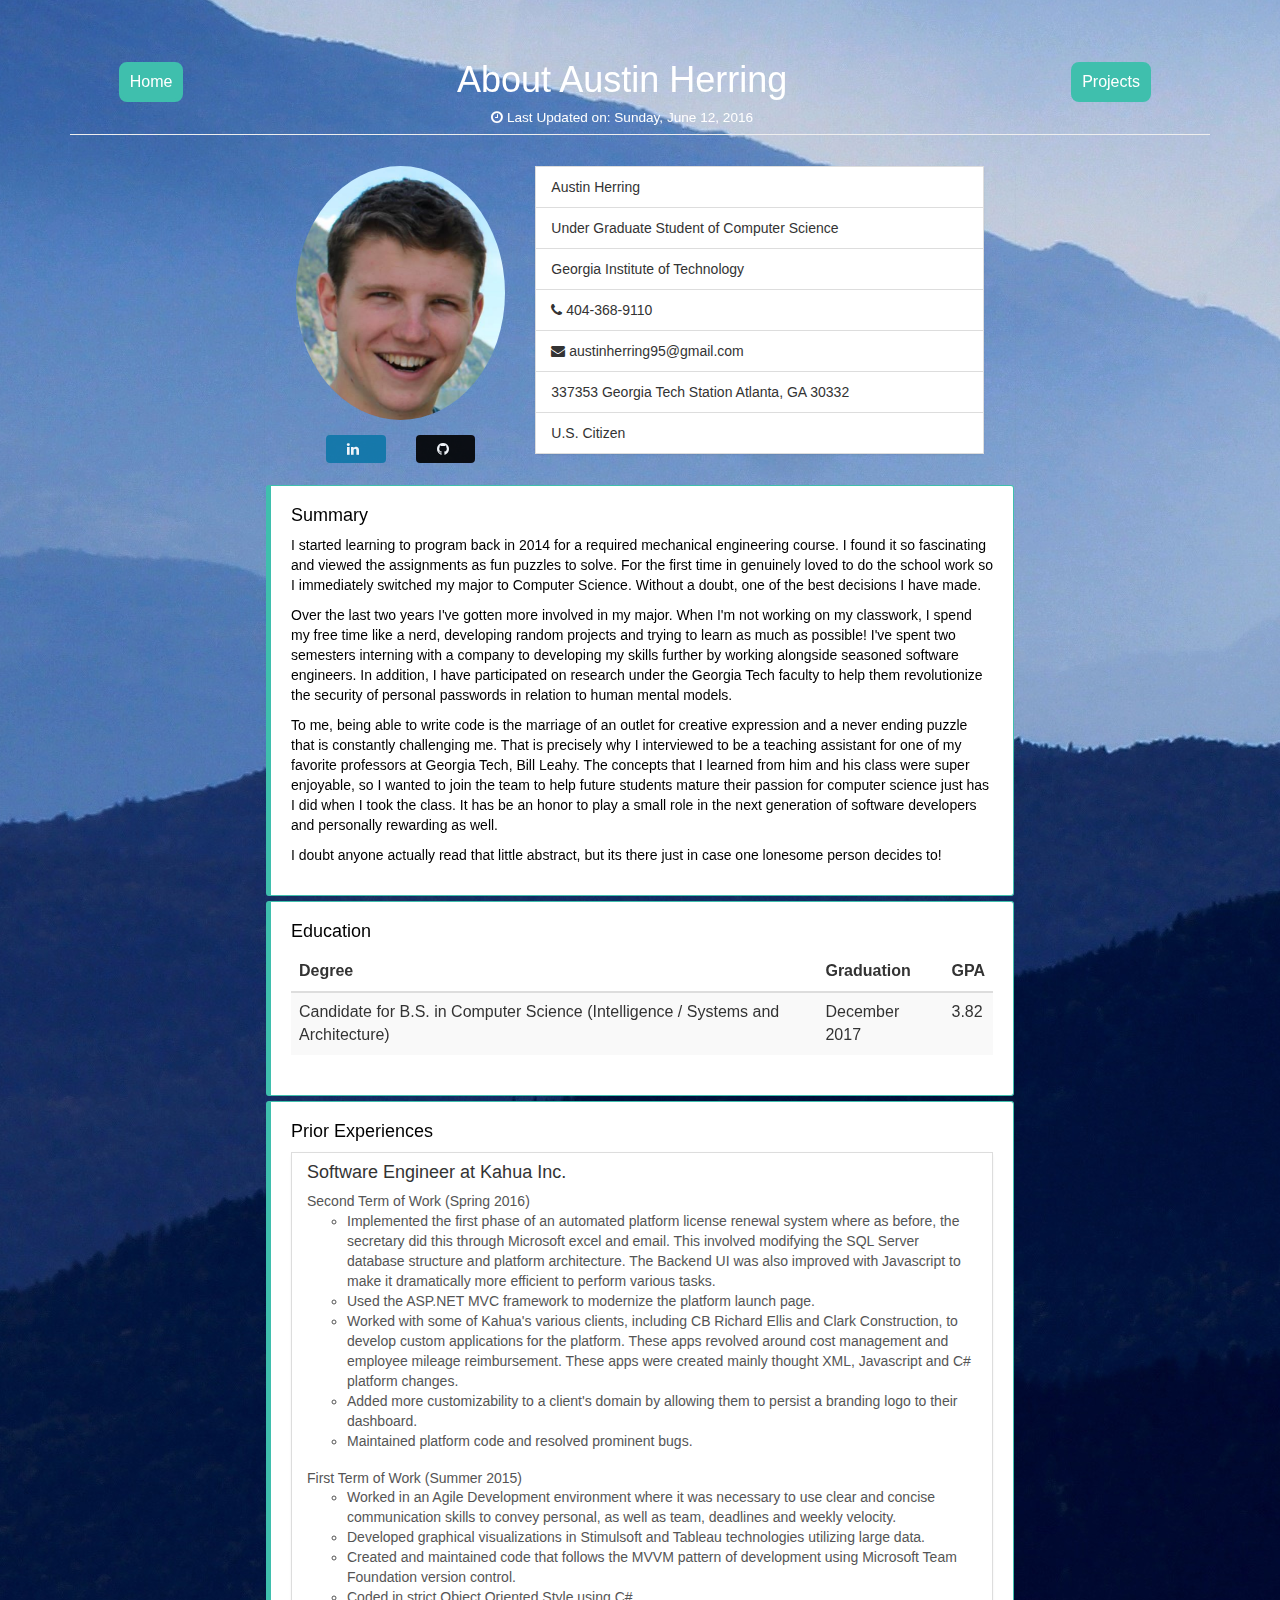
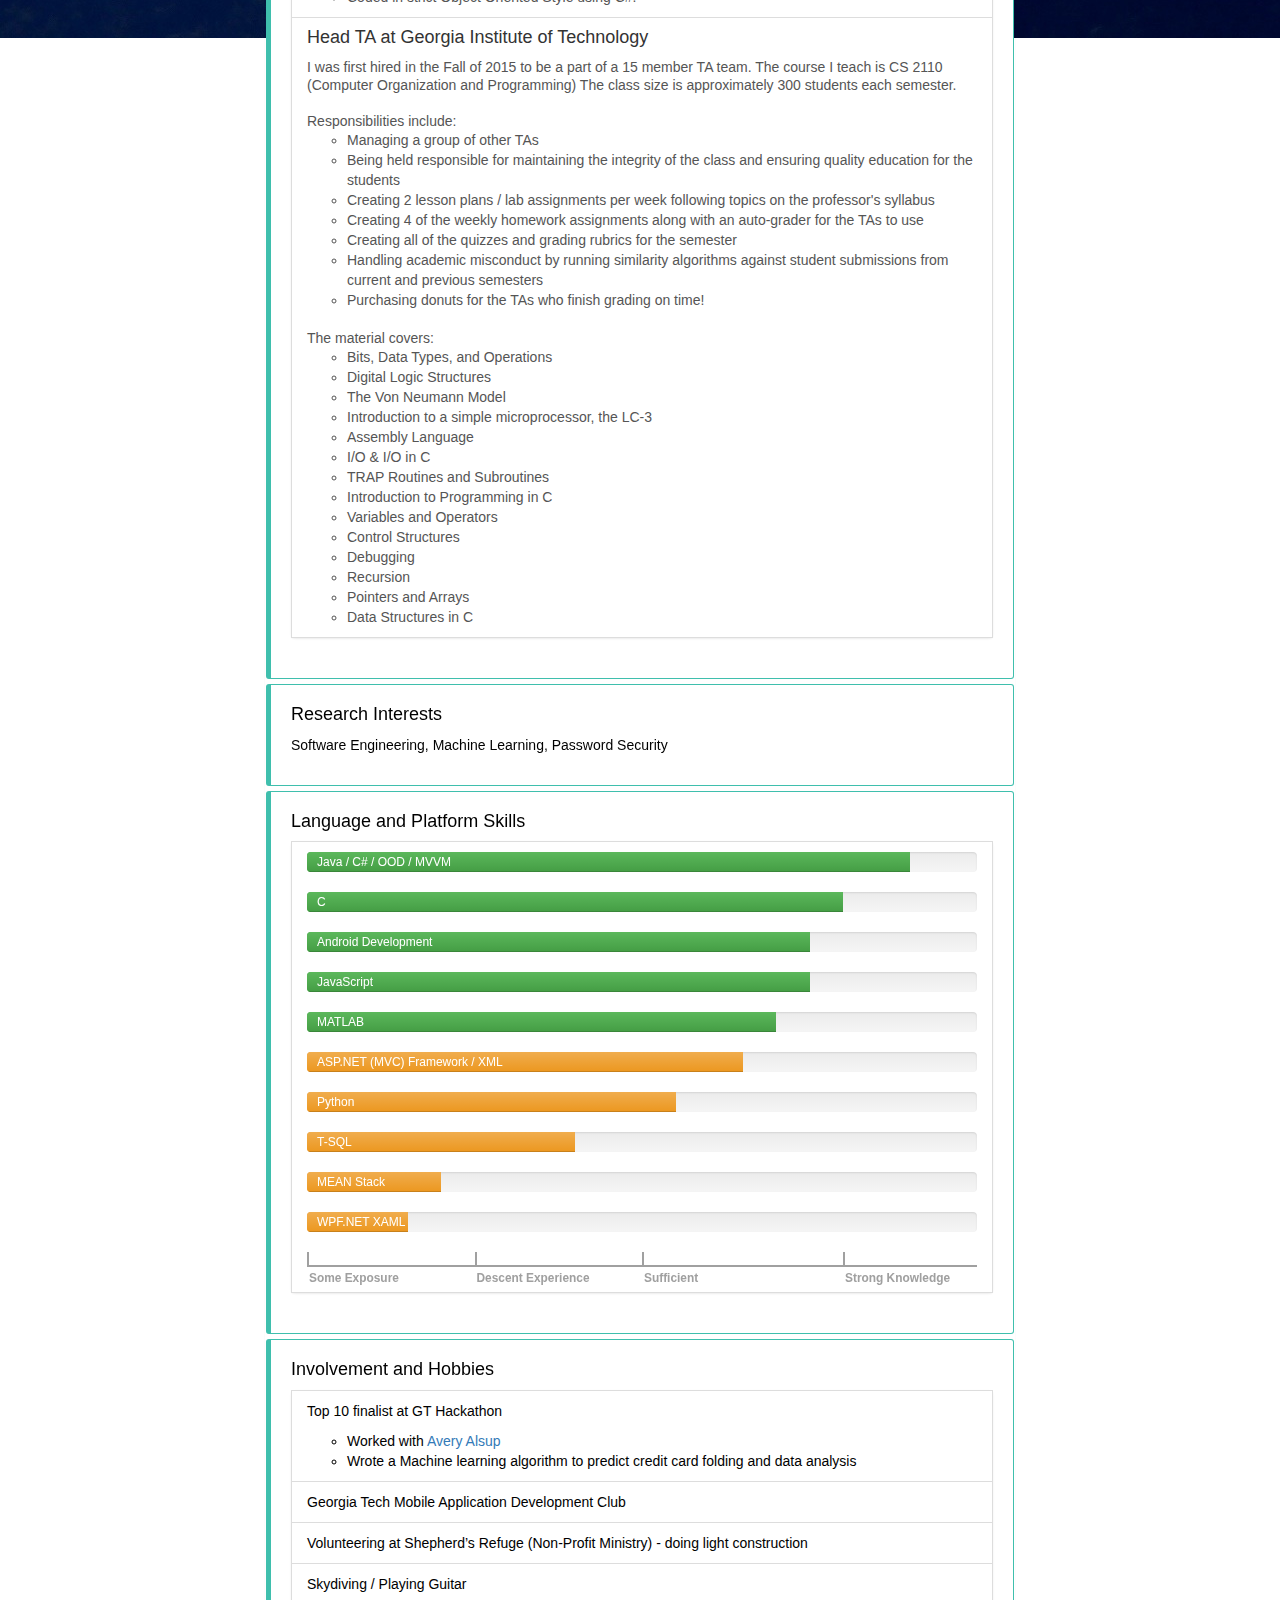
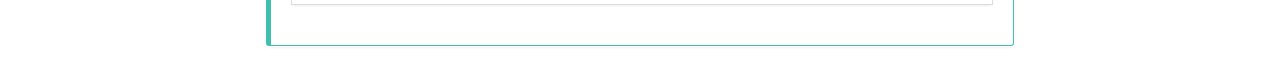
==== commit afd8b6bc: "Added more content to projects page" ====
--- a/PersonalWebsite/WebContent/about.html
+++ b/PersonalWebsite/WebContent/about.html
@@ -6,6 +6,7 @@
 	<link rel="stylesheet" href="css/bootstrap-theme.min.css">
 	<link rel="stylesheet" href="css/about.css">
 	<link rel="stylesheet" href="css/general.css">
+	<link rel="icon" href="images/icon.png">
 </head>
 <body>
 	<div class="container" id="page-wrap">
--- a/PersonalWebsite/WebContent/css/about.css
+++ b/PersonalWebsite/WebContent/css/about.css
@@ -1,6 +1,3 @@
-/* uses font awesome for social icons */
-@import url(http://maxcdn.bootstrapcdn.com/font-awesome/4.2.0/css/font-awesome.min.css);
-
 /*social buttons*/
 .btn-social{
   color: white;
@@ -30,28 +27,6 @@
 /* resume stuff */
 .pandel-trans {
 	background-color:rgba(0, 0, 0, 0.0);
-}
-
-.bs-callout {
-    -moz-border-bottom-colors: none;
-    -moz-border-left-colors: none;
-    -moz-border-right-colors: none;
-    -moz-border-top-colors: none;
-    border-color: #3fbfad;
-    background-color:white;
-    border-image: none;
-    border-radius: 3px;
-    border-style: solid;
-    border-width: 1px 1px 1px 5px;
-    margin-bottom: 5px;
-    padding: 20px;
-}
-.bs-callout:last-child {
-    margin-bottom: 0px;
-}
-.bs-callout h4 {
-    margin-bottom: 10px;
-    margin-top: 0;
 }
 
 .resume .list-group-item:first-child, .resume .list-group-item:last-child{
--- a/PersonalWebsite/WebContent/css/general.css
+++ b/PersonalWebsite/WebContent/css/general.css
@@ -1,4 +1,7 @@
 @CHARSET "UTF-8";
+/* uses font awesome for social icons */
+@import url(http://maxcdn.bootstrapcdn.com/font-awesome/4.2.0/css/font-awesome.min.css);
+
 .button {
     background-color: #3fbfad;
     border: none;
@@ -58,4 +61,27 @@
 	min-height:50%;
 }
 
-#page-wrap { position: relative; z-index: 2}+#page-wrap { position: relative; z-index: 2}
+
+.bs-callout {
+    -moz-border-bottom-colors: none;
+    -moz-border-left-colors: none;
+    -moz-border-right-colors: none;
+    -moz-border-top-colors: none;
+    border-color: #3fbfad;
+    background-color:white;
+    border-image: none;
+    border-radius: 3px;
+    border-style: solid;
+    border-width: 1px 1px 1px 5px;
+    margin-bottom: 5px;
+    padding: 20px;
+    color: black;
+}
+.bs-callout:last-child {
+    margin-bottom: 0px;
+}
+.bs-callout h4 {
+    margin-bottom: 10px;
+    margin-top: 0;
+}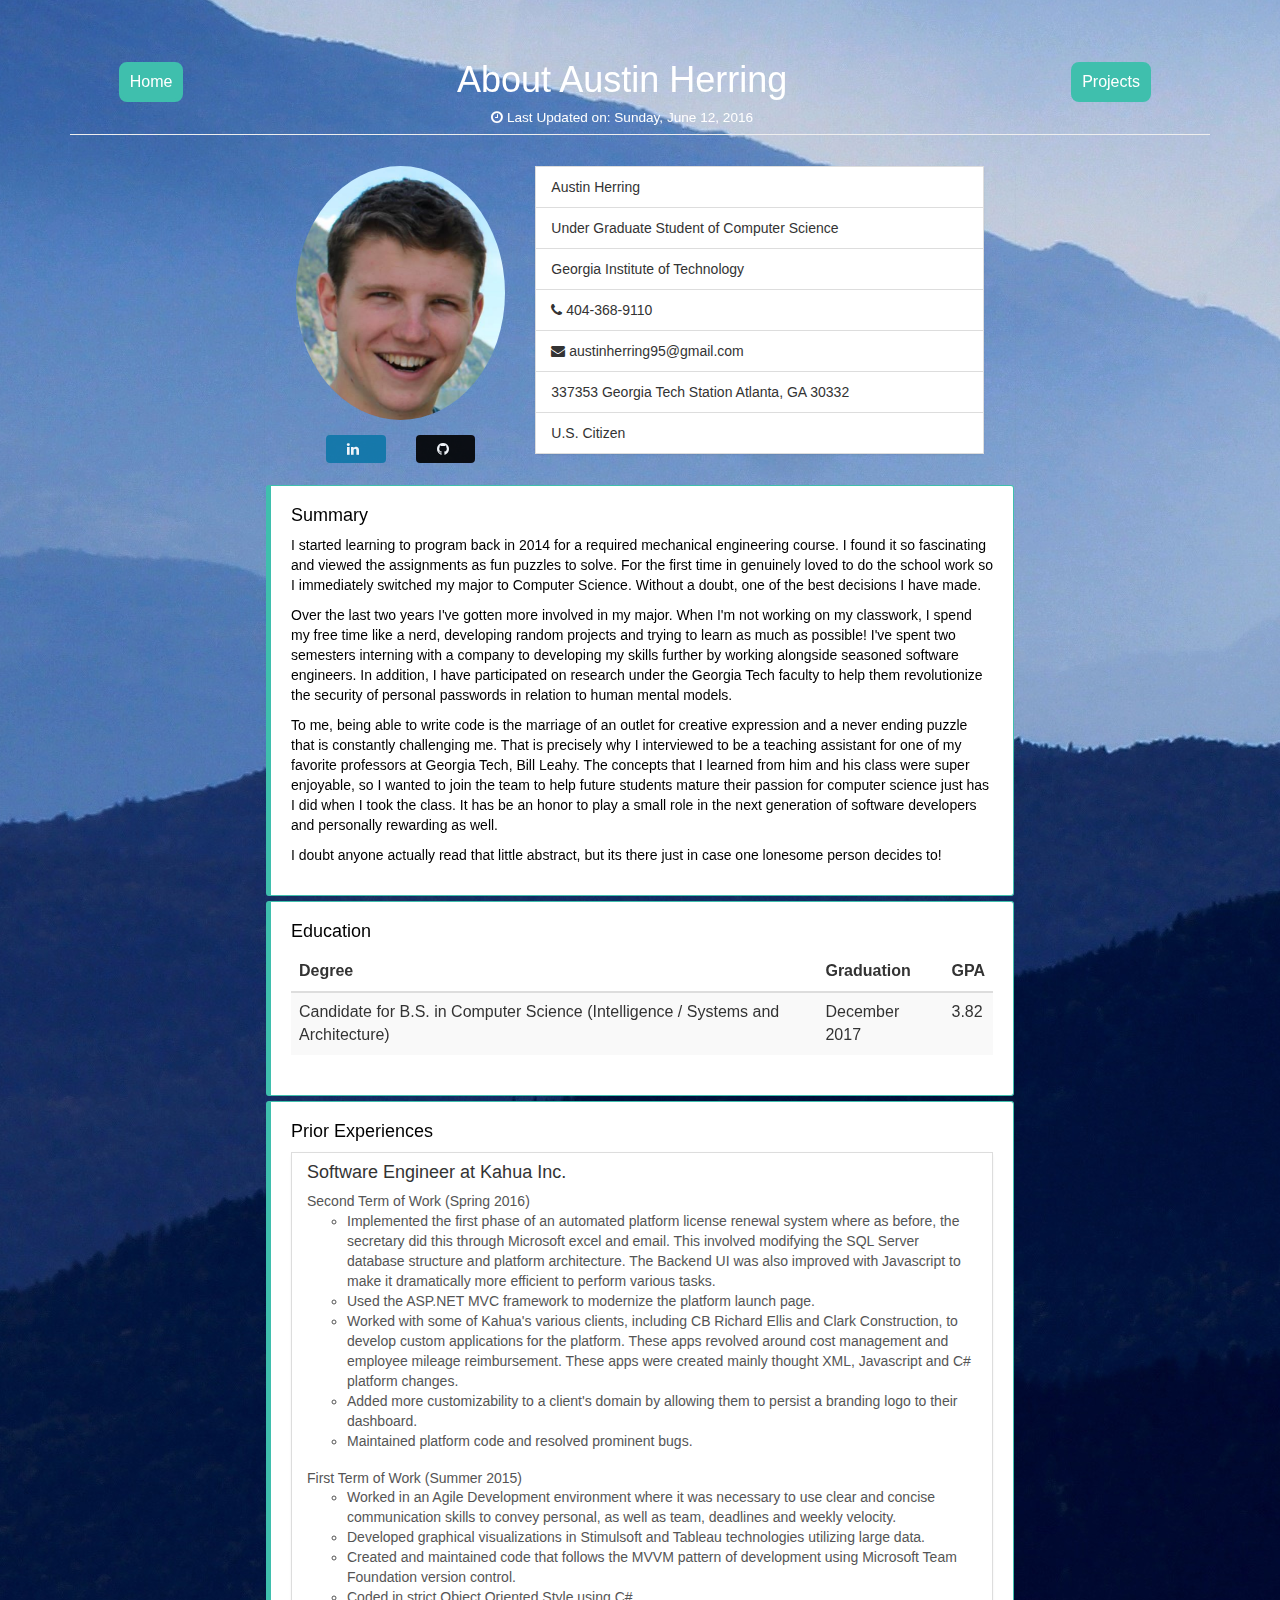
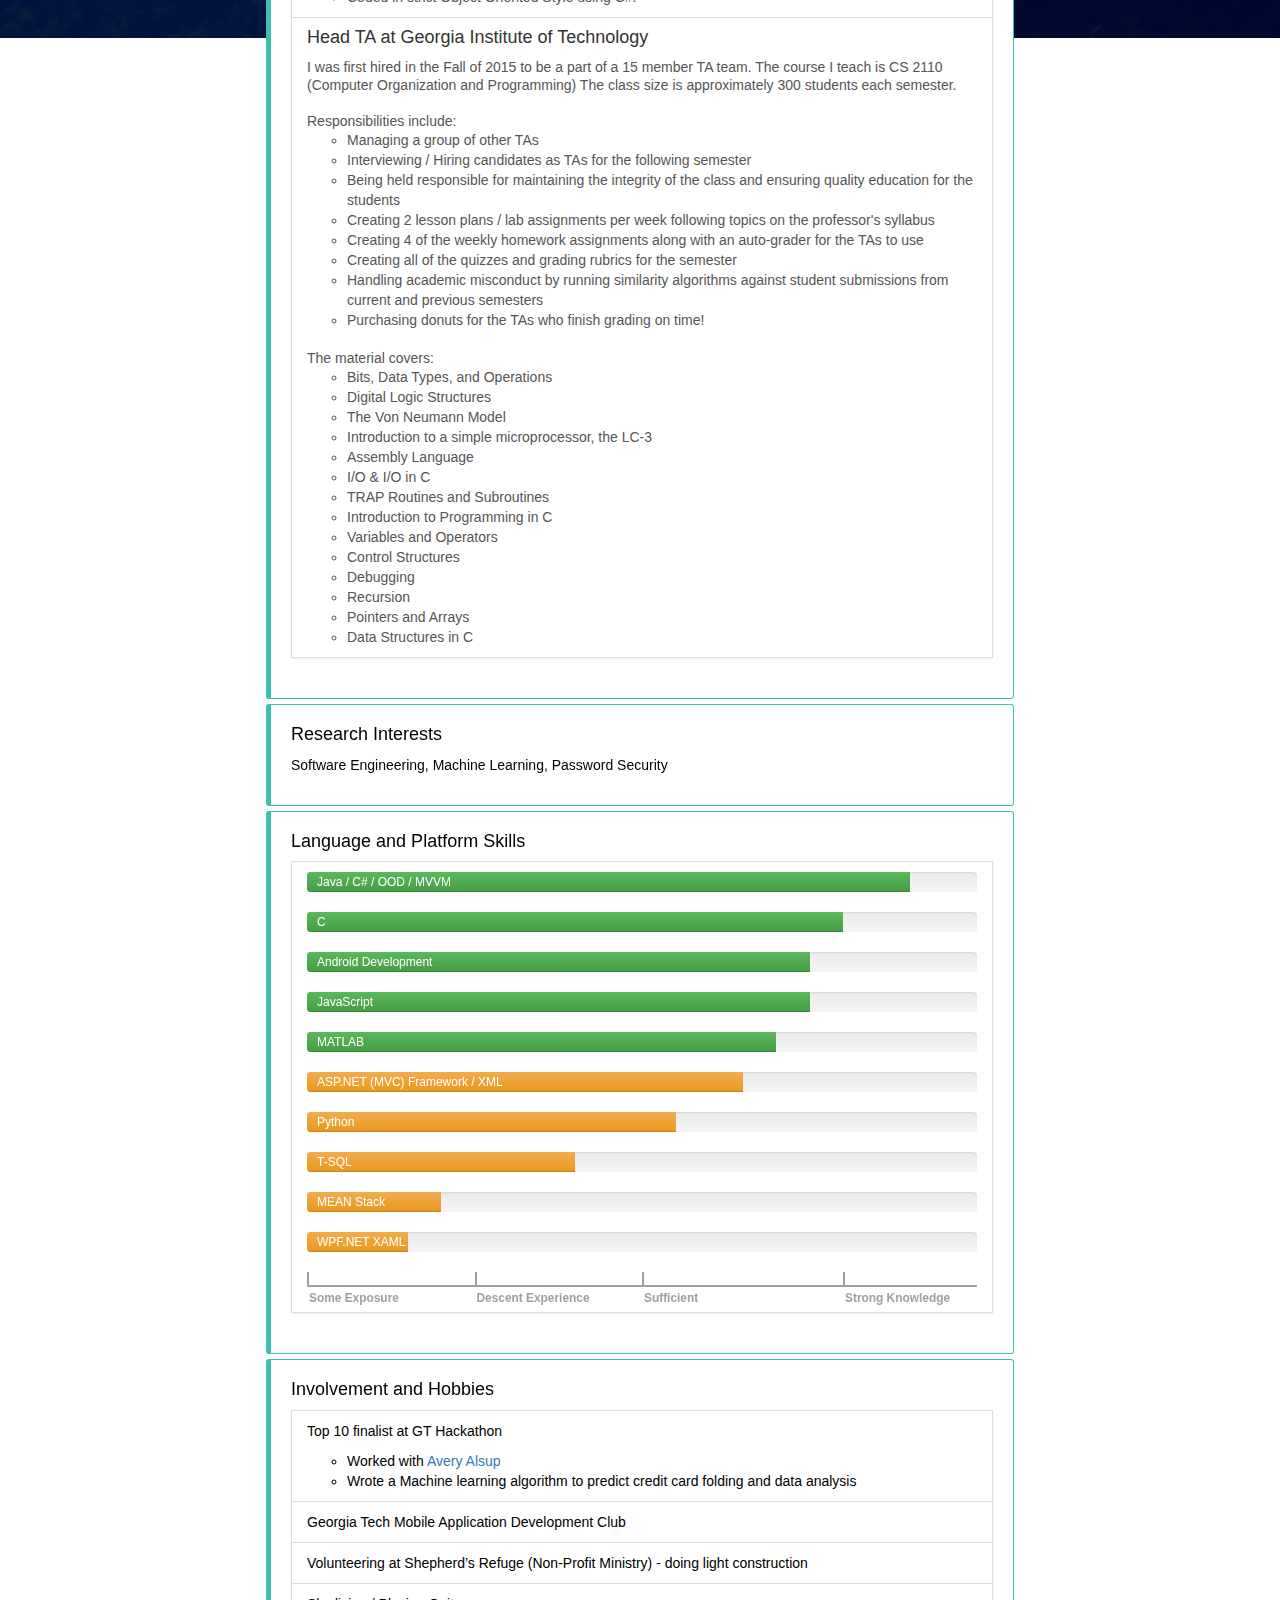
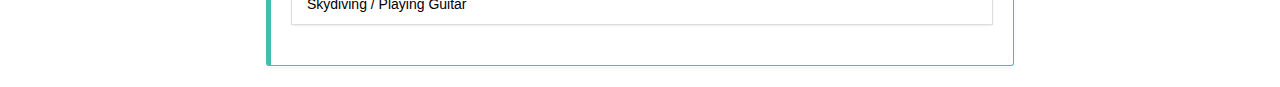
==== commit 90e5a3d5: "Added more content to Projects" ====
--- a/PersonalWebsite/WebContent/about.html
+++ b/PersonalWebsite/WebContent/about.html
@@ -165,6 +165,9 @@
 			                     Managing a group of other TAs
 			                </li>
 			                <li>
+			                     Interviewing / Hiring candidates as TAs for the following semester
+			                </li>
+			                <li>
 					             Being held responsible for maintaining the integrity of the class and ensuring quality education for the students
 			                </li>
 			                <li>
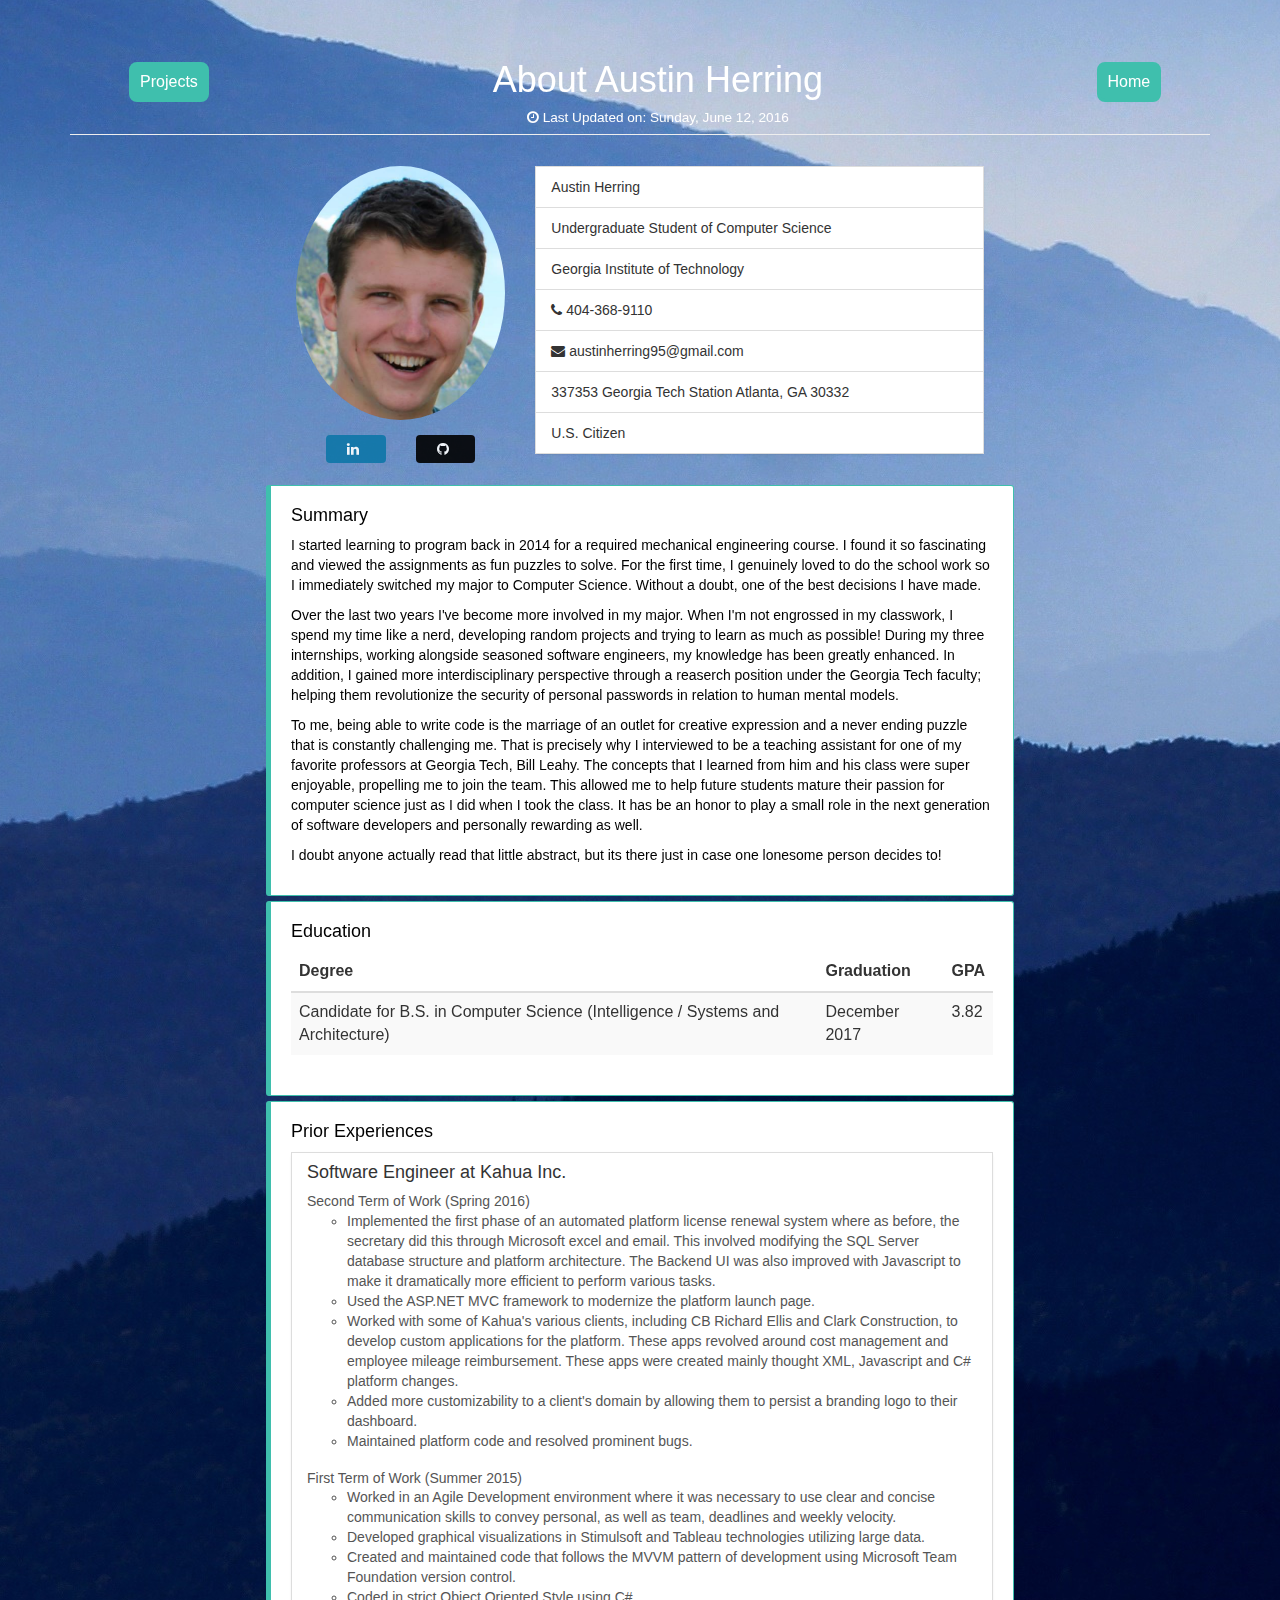
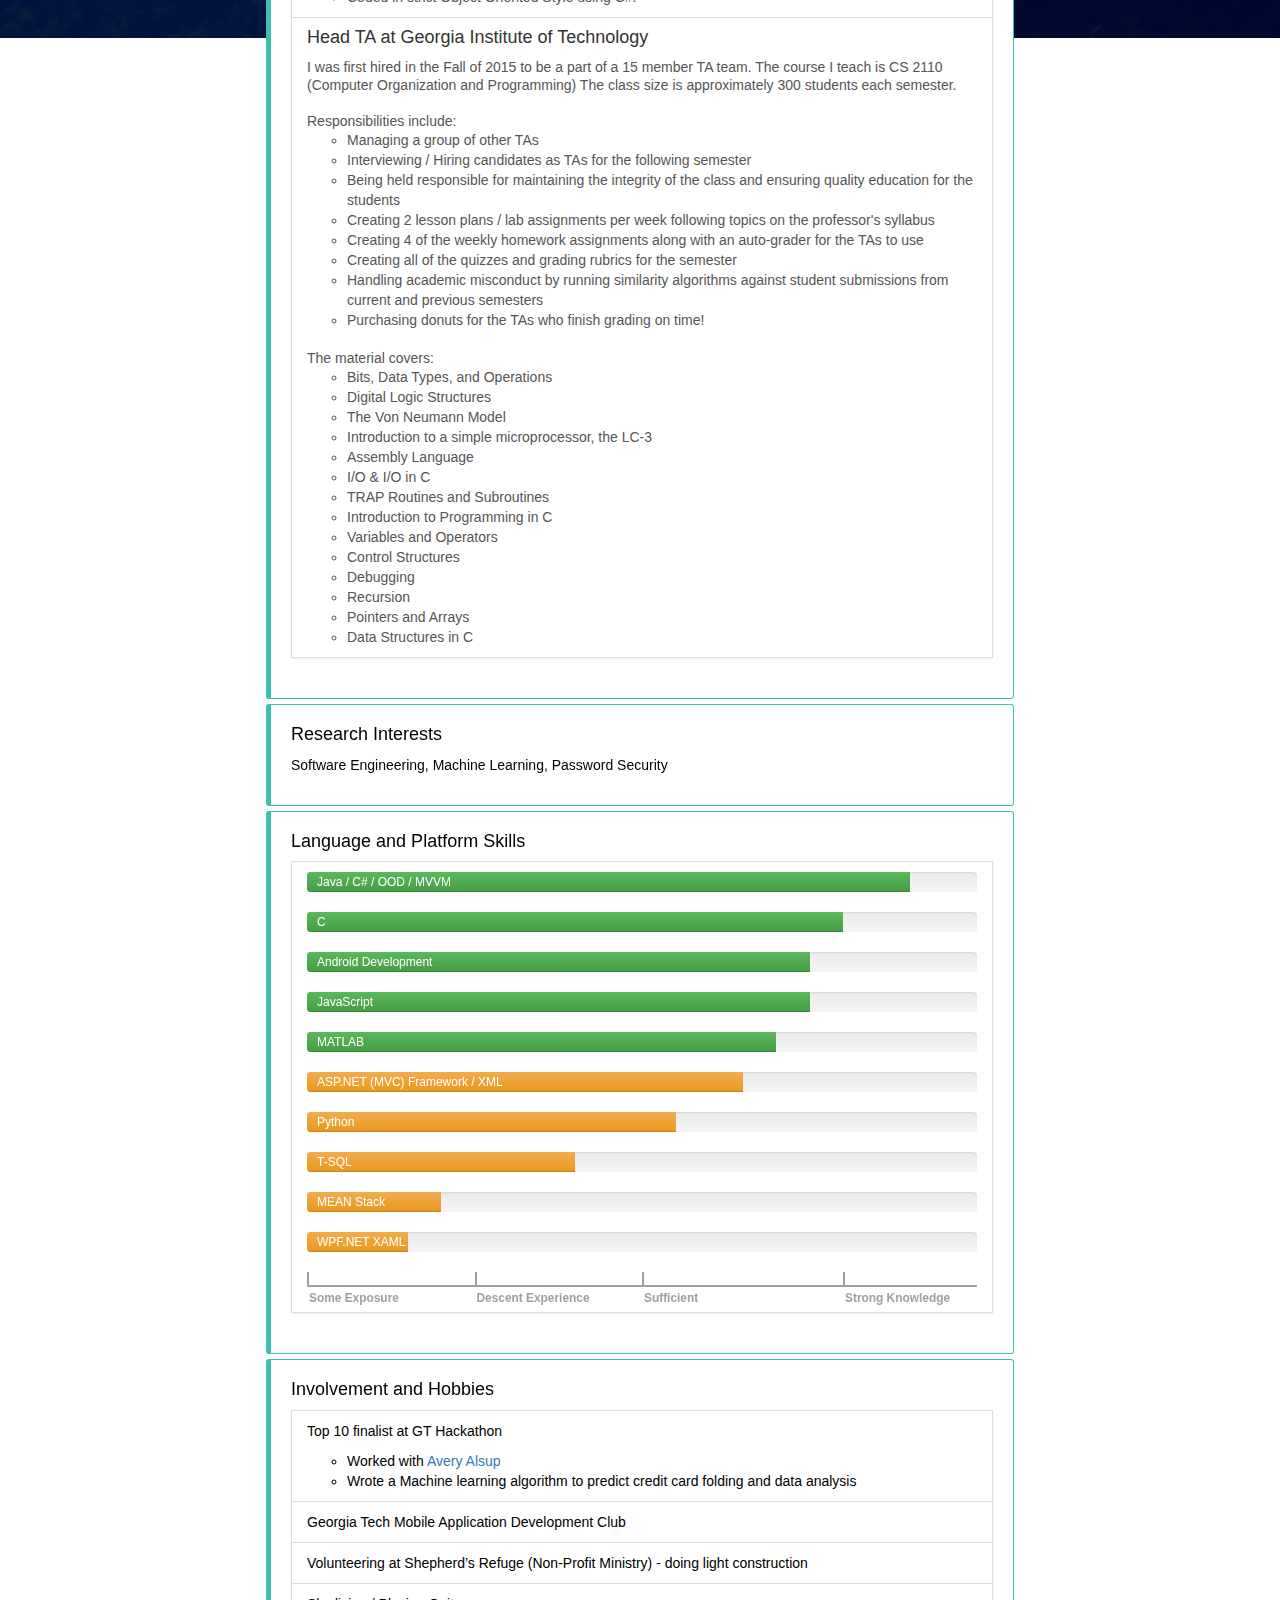
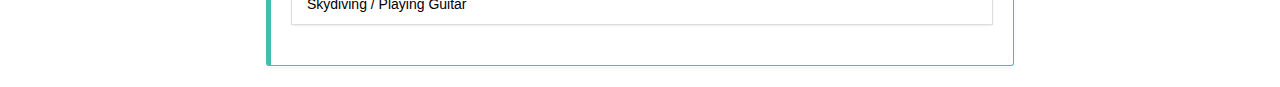
==== commit eaa143fc: "Content additions and fixes" ====
--- a/PersonalWebsite/WebContent/about.html
+++ b/PersonalWebsite/WebContent/about.html
@@ -15,14 +15,14 @@
 			    <table class="table-header">
 			    	<tr>
 			    		<td>
-				    		<a class="button button1" href="index.html" role="button">Home</a>
+							<a class="button button1" href="projects.html" role="button">Projects</a>
 			    		</td>
 			    		<td style="text-align: center;">
 				    		<h1 class="page-title">About Austin Herring</h1>
 				    		<small> <i class="fa fa-clock-o"></i> Last Updated on: <time>Sunday, June 12, 2016</time></small>
 			    		</td>
 			    		<td>
-							<a class="button button1" href="projects.html" role="button">Projects</a>
+				    		<a class="button button1" href="index.html" role="button">Home</a>
 			    		</td>
 			    	</tr>
 			    </table>
@@ -52,7 +52,7 @@
 			            <div class="col-xs-12 col-sm-8">
 			              <ul class="list-group">
 			                <li class="list-group-item">Austin Herring</li>
-			                <li class="list-group-item">Under Graduate Student of Computer Science</li>
+			                <li class="list-group-item">Undergraduate Student of Computer Science</li>
 			                <li class="list-group-item">Georgia Institute of Technology</li>
 			                <li class="list-group-item"><i class="fa fa-phone"></i> 404-368-9110 </li>
 			                <li class="list-group-item"><i class="fa fa-envelope"></i> austinherring95@gmail.com</li>
@@ -67,23 +67,23 @@
 			        <h4>Summary</h4>
 			        <p>
 			        	I started learning to program back in 2014 for a required mechanical engineering course. I found it 
-			        	so fascinating and viewed the assignments as fun puzzles to solve. For the first time in genuinely 
+			        	so fascinating and viewed the assignments as fun puzzles to solve. For the first time, I genuinely 
 			        	loved to do the school work so I immediately switched my major to Computer Science. Without a doubt, 
 			        	one of the best decisions I have made.
 			        </p>
 			        <p>
-			         	Over the last two years I've gotten more involved in my major. When I'm not working on my classwork, 
-			         	I spend my free time like a nerd, developing random projects and trying to learn as much as possible! 
-			         	I've spent two semesters interning with a company to developing my skills further by working alongside 
-			         	seasoned software engineers. In addition, I have participated on research under the Georgia Tech faculty 
-			         	to help them revolutionize the security of personal passwords in relation to human mental models. 
+			         	Over the last two years I've become more involved in my major. When I'm not engrossed in my classwork, 
+			         	I spend my time like a nerd, developing random projects and trying to learn as much as possible! 
+			         	During my three internships, working alongside seasoned software engineers, my knowledge has been greatly enhanced.
+			         	In addition, I gained more interdisciplinary perspective through a reaserch position under the Georgia Tech faculty; 
+			         	helping them revolutionize the security of personal passwords in relation to human mental models. 
 			        </p>
 			        <p>
 			        	To me, being able to write code is the marriage of an outlet for creative expression and a never ending 
 			        	puzzle that is constantly challenging me. That is precisely why I interviewed to be a teaching assistant 
 			        	for one of my favorite professors at Georgia Tech, Bill Leahy. The concepts that I learned from him and 
-			        	his class were super enjoyable, so I wanted to join the team to help future students mature their passion 
-			        	for computer science just has I did when I took the class. It has be an honor to play a small role in 
+			        	his class were super enjoyable, propelling me to join the team. This allowed me to help future students mature their passion 
+			        	for computer science just as I did when I took the class. It has be an honor to play a small role in 
 			        	the next generation of software developers and personally rewarding as well.
 			        </p>
 			        <p>
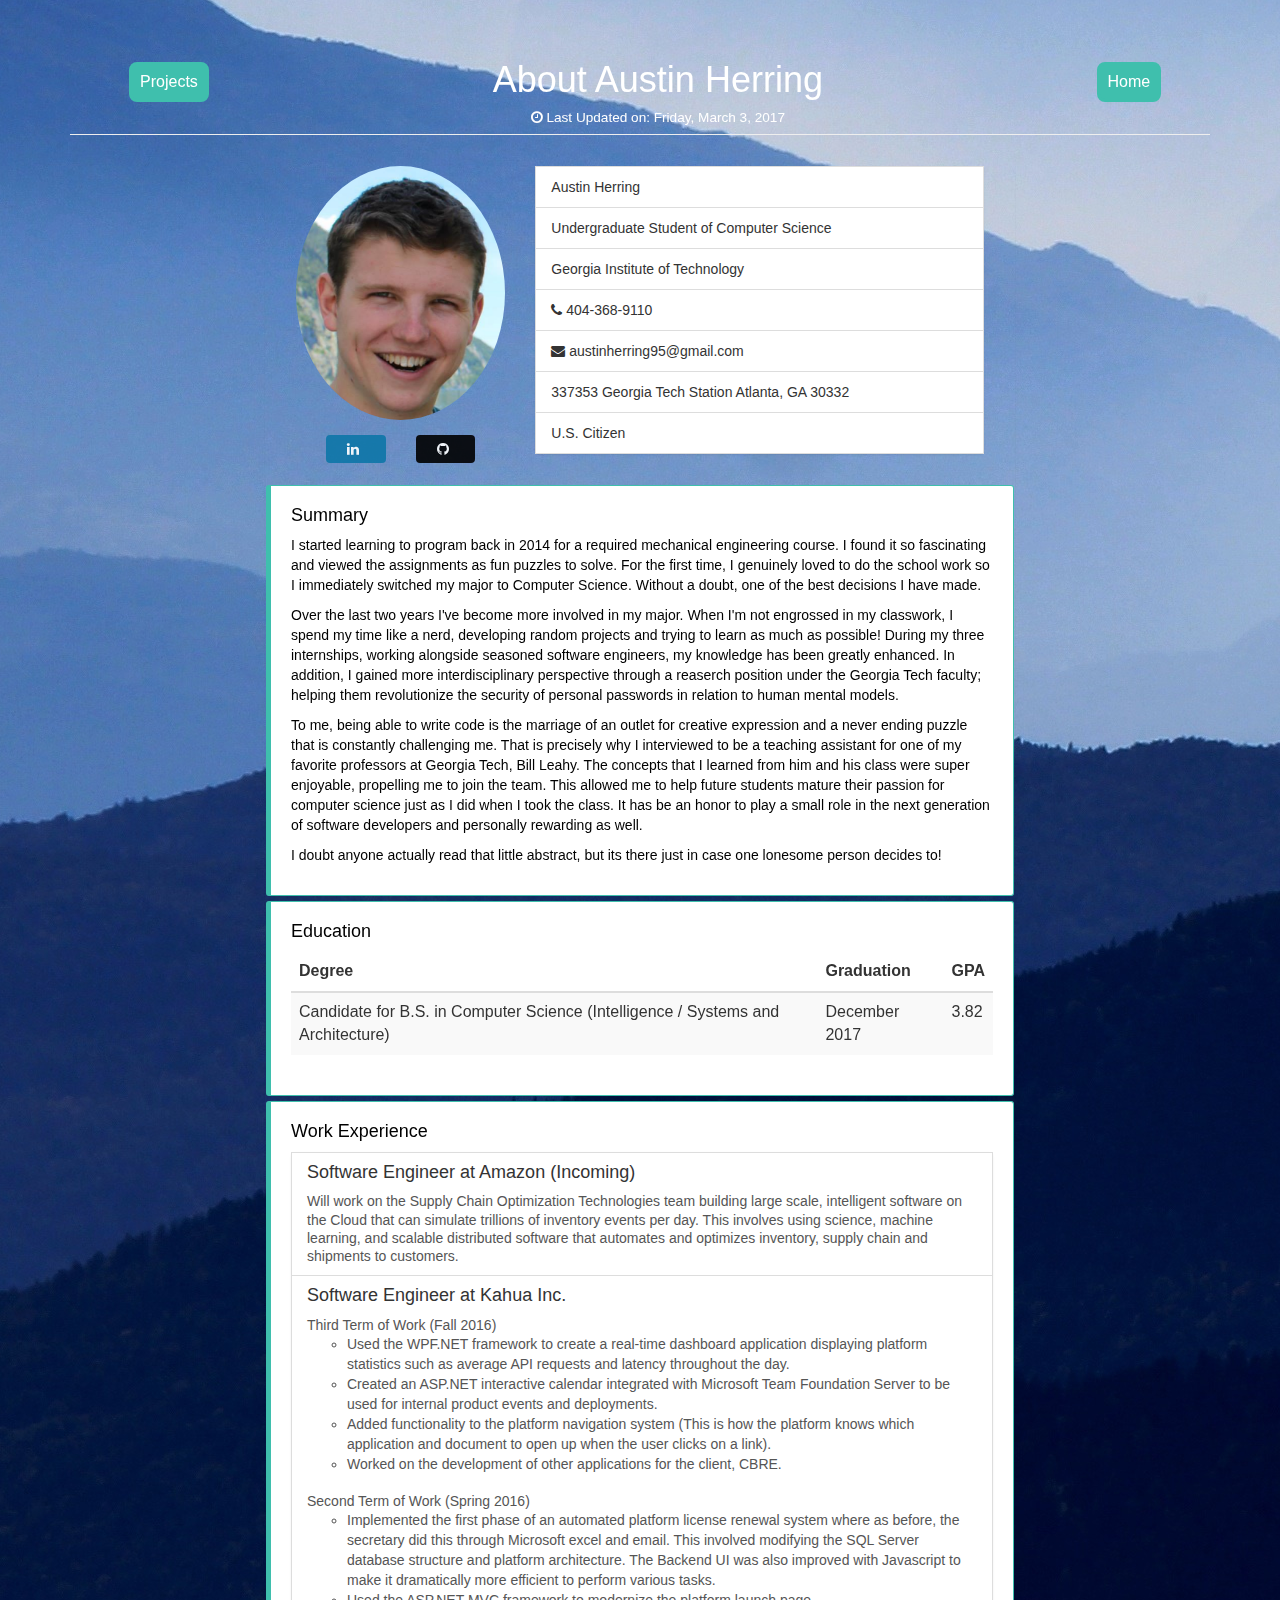
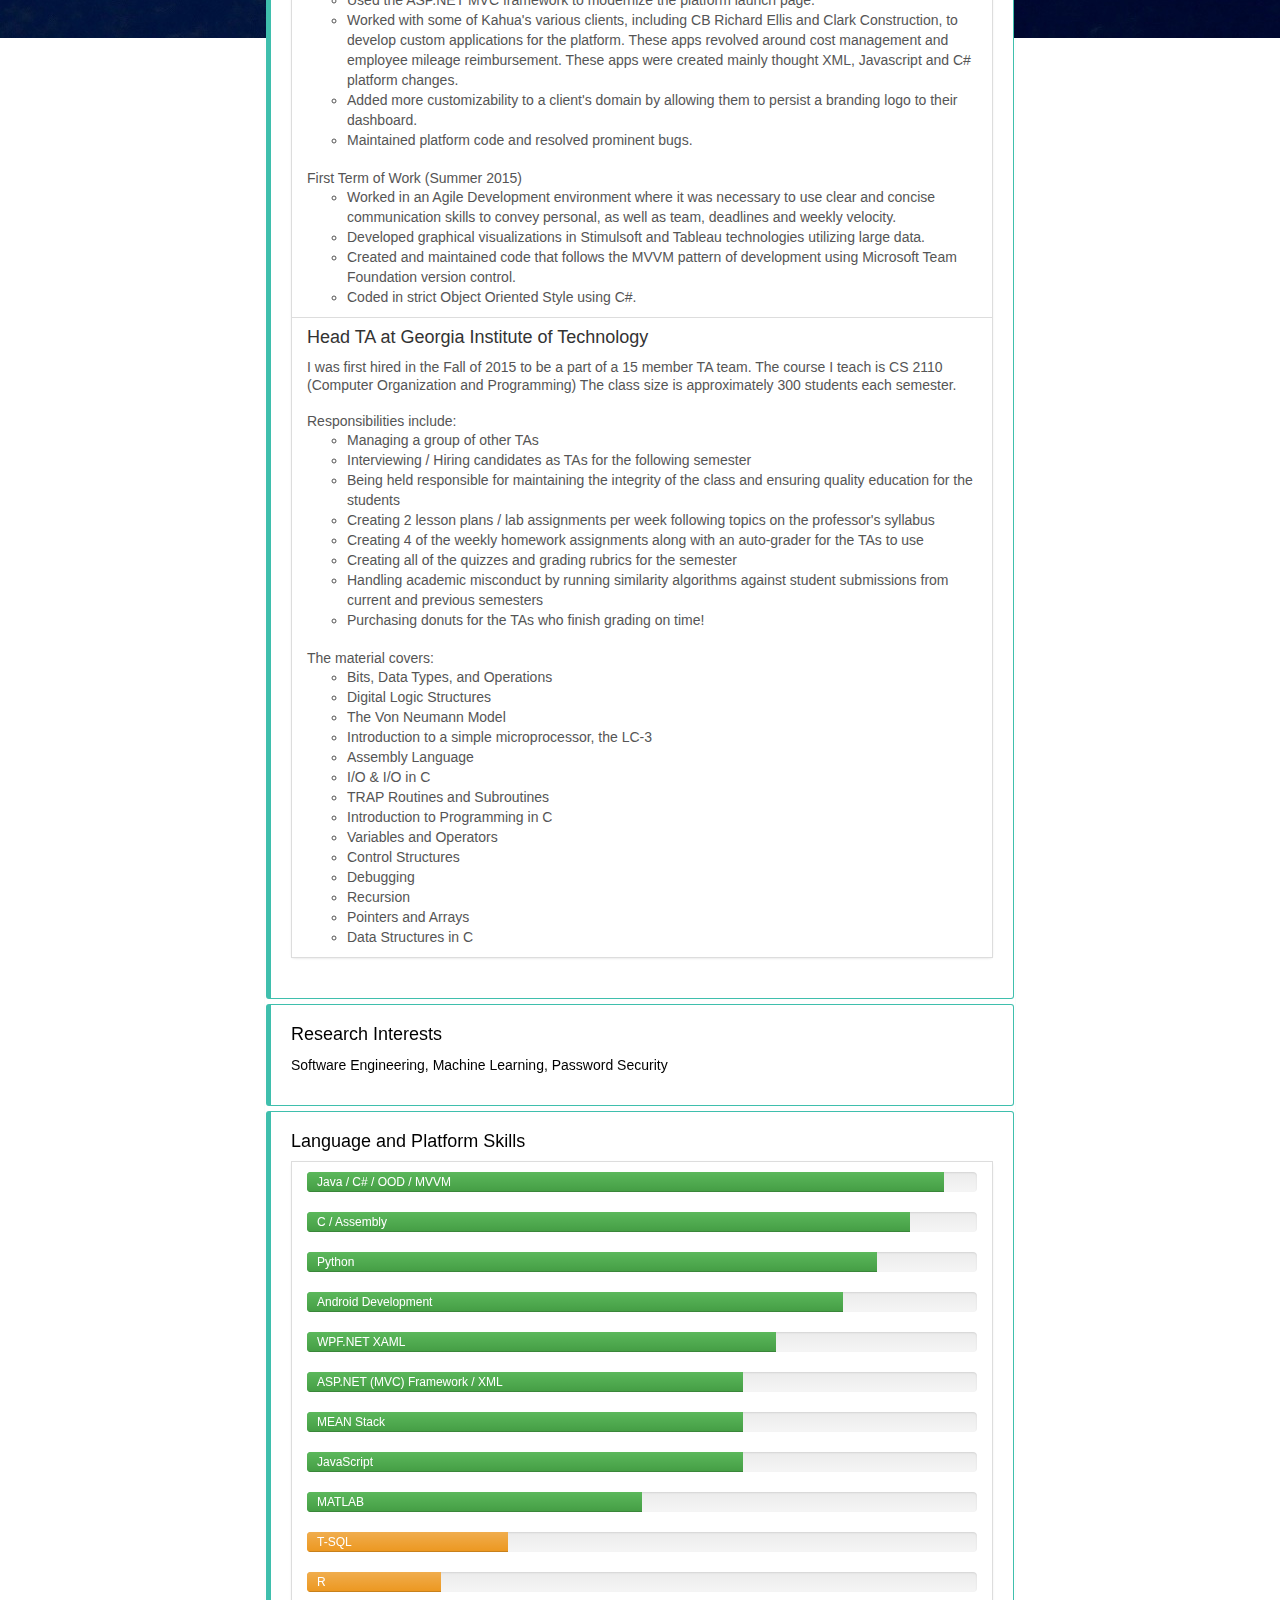
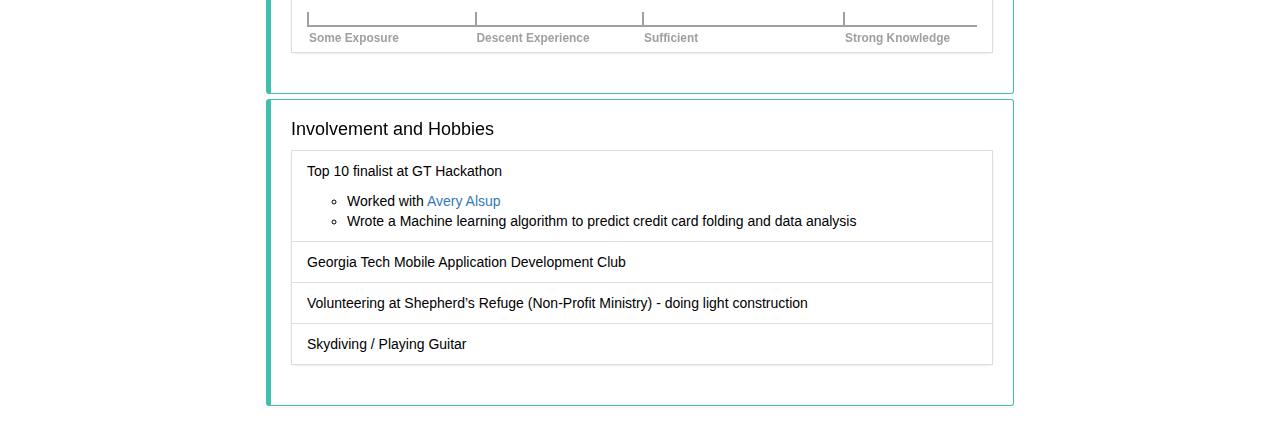
==== commit 05e6d9f7: "Updated the About Page" ====
--- a/PersonalWebsite/WebContent/about.html
+++ b/PersonalWebsite/WebContent/about.html
@@ -19,7 +19,7 @@
 			    		</td>
 			    		<td style="text-align: center;">
 				    		<h1 class="page-title">About Austin Herring</h1>
-				    		<small> <i class="fa fa-clock-o"></i> Last Updated on: <time>Sunday, June 12, 2016</time></small>
+				    		<small> <i class="fa fa-clock-o"></i> Last Updated on: <time>Friday, March 3, 2017</time></small>
 			    		</td>
 			    		<td>
 				    		<a class="button button1" href="index.html" role="button">Home</a>
@@ -109,47 +109,73 @@
 			      </div>
 			
 			      <div class="bs-callout">
-			        <h4>Prior Experiences</h4>
+			        <h4>Work Experience</h4>
 			        <ul class="list-group">
+			        <a class="list-group-item active-link" href="https://www.youtube.com/watch?v=ncwsr1Of6Cw">
+			            <h4 class="list-group-item-heading">
+			                Software Engineer at Amazon (Incoming)
+			            </h4>
+			            <p class="list-group-item-text">
+				            Will work on the Supply Chain Optimization Technologies team building large scale, intelligent software on the Cloud that can simulate trillions of inventory events per day. This involves using science, machine learning, and scalable distributed software that automates and optimizes inventory, supply chain and shipments to customers.
+			            </p>
+			          </a>
 			          <a class="list-group-item active-link" href="https://www.kahua.com/">
 			            <h4 class="list-group-item-heading">
-			              Software Engineer at Kahua Inc.
+			                Software Engineer at Kahua Inc.
 			            </h4>
 			            <p class="list-group-item-text">
-				             Second Term of Work (Spring 2016)
-			             </p>
-			             <ul>
-			                <li>
-			                     Implemented the first phase of an automated platform license renewal system where as before, the secretary did this through Microsoft excel and email. This involved modifying the SQL Server database structure and platform architecture. The Backend UI was also improved with Javascript to make it dramatically more efficient to perform various tasks.
-			                </li>
-			                <li>
-					             Used the ASP.NET MVC framework to modernize the platform launch page.
-			                </li>
-			                <li>
-					             Worked with some of Kahua's various clients, including CB Richard Ellis and Clark Construction, to develop custom applications for the platform. These apps revolved around cost management and employee mileage reimbursement. These apps were created mainly thought XML, Javascript and C# platform changes.
-			                </li>
-			                <li>
-					             Added more customizability to a client's domain by allowing them to persist a branding logo to their dashboard.
-			                </li>
-			                <li>
-					             Maintained platform code and resolved prominent bugs.
+				            Third Term of Work (Fall 2016)
+			            </p>
+			            <ul>
+			                <li>
+			                	Used the WPF.NET framework to create a real-time dashboard application displaying platform statistics such as average API requests and latency throughout the day.
+			                </li>
+			                <li>
+					            Created an ASP.NET interactive calendar integrated with Microsoft Team Foundation Server to be used for internal product events and deployments.
+
+			                </li>
+			                <li>
+					            Added functionality to the platform navigation system (This is how the platform knows which application and document to open up when the user clicks on a link).
+			                </li>
+			                <li>
+					            Worked on the development of other applications for the client, CBRE.
+			                </li>
+		                </ul>
+			            <p class="list-group-item-text">
+				            <br/>Second Term of Work (Spring 2016)
+			            </p>
+			            <ul>
+			                <li>
+			                    Implemented the first phase of an automated platform license renewal system where as before, the secretary did this through Microsoft excel and email. This involved modifying the SQL Server database structure and platform architecture. The Backend UI was also improved with Javascript to make it dramatically more efficient to perform various tasks.
+			                </li>
+			                <li>
+					            Used the ASP.NET MVC framework to modernize the platform launch page.
+			                </li>
+			                <li>
+					            Worked with some of Kahua's various clients, including CB Richard Ellis and Clark Construction, to develop custom applications for the platform. These apps revolved around cost management and employee mileage reimbursement. These apps were created mainly thought XML, Javascript and C# platform changes.
+			                </li>
+			                <li>
+					            Added more customizability to a client's domain by allowing them to persist a branding logo to their dashboard.
+			                </li>
+			                <li>
+					            Maintained platform code and resolved prominent bugs.
 			                </li>
 		                </ul>
 		                <p class="list-group-item-text">
-				             <br/>First Term of Work (Summer 2015)
-			             </p>
-			             <ul>
-			                <li>
-			                     Worked in an Agile Development environment where it was necessary to use clear and concise communication skills to convey personal, as well as team, deadlines and weekly velocity.
-			                </li>
-			                <li>
-					             Developed graphical visualizations in Stimulsoft and Tableau technologies utilizing large data.
-			                </li>
-			                <li>
-					             Created and maintained code that follows the MVVM pattern of development using Microsoft Team Foundation version control.
-			                </li>
-			                <li>
-					             Coded in strict Object Oriented Style using C#.
+				            <br/>First Term of Work (Summer 2015)
+			            </p>
+			            <ul>
+			                <li>
+			                    Worked in an Agile Development environment where it was necessary to use clear and concise communication skills to convey personal, as well as team, deadlines and weekly velocity.
+			                </li>
+			                <li>
+					            Developed graphical visualizations in Stimulsoft and Tableau technologies utilizing large data.
+			                </li>
+			                <li>
+					            Created and maintained code that follows the MVVM pattern of development using Microsoft Team Foundation version control.
+			                </li>
+			                <li>
+					            Coded in strict Object Oriented Style using C#.
 			                </li>
 		                </ul>
 			          </a>
@@ -247,50 +273,62 @@
 			        <ul class="list-group">
 			          <a class="list-group-item inactive-link" href="#">	
 			            <div class="progress">
-			              <div data-placement="top" style="width: 90%;" 
+			              <div data-placement="top" style="width: 95%;" 
 			              aria-valuemax="100" aria-valuemin="0" aria-valuenow="80" role="progressbar" class="progress-bar progress-bar-success">
 			                <span class="sr-only">80%</span>
 			                <span class="progress-type">Java / C# / OOD / MVVM</span>
 			              </div>
 			            </div>
 			            <div class="progress">
+			              <div data-placement="top" style="width: 90%;" aria-valuemax="100" aria-valuemin="0" aria-valuenow="60" role="progressbar" class="progress-bar progress-bar-success">
+			                <span class="sr-only">60%</span>
+			                <span class="progress-type">C / Assembly</span>
+			              </div>
+			            </div>
+			            <div class="progress">
+			              <div data-placement="top" style="width: 85%;" aria-valuemax="100" aria-valuemin="0" aria-valuenow="1" role="progressbar" class="progress-bar progress-bar-success">
+			                <span class="sr-only">65%</span>
+			                <span class="progress-type">Python</span>
+			              </div>
+			            </div>
+			            <div class="progress">
 			              <div data-placement="top" style="width: 80%;" aria-valuemax="100" aria-valuemin="0" aria-valuenow="60" role="progressbar" class="progress-bar progress-bar-success">
 			                <span class="sr-only">60%</span>
-			                <span class="progress-type">C</span>
-			              </div>
-			            </div>
-			            <div class="progress">
-			              <div data-placement="top" style="width: 75%;" aria-valuemax="100" aria-valuemin="0" aria-valuenow="60" role="progressbar" class="progress-bar progress-bar-success">
-			                <span class="sr-only">60%</span>
 			                <span class="progress-type">Android Development</span>
 			              </div>
 			            </div>
 			            <div class="progress">
-			              <div data-placement="top" style="width: 75%;" aria-valuemax="100" aria-valuemin="0" aria-valuenow="1" role="progressbar" class="progress-bar progress-bar-success">
+			              <div data-placement="top" style="width: 70%;" aria-valuemax="100" aria-valuemin="0" aria-valuenow="50" role="progressbar" class="progress-bar progress-bar-success">
+			                <span class="sr-only">10%</span>
+			                <span class="progress-type">WPF.NET XAML</span>
+			              </div>
+			            </div>
+			            <div class="progress">
+			              <div data-placement="top" style="width: 65%;" aria-valuemax="100" aria-valuemin="0" aria-valuenow="50" role="progressbar" class="progress-bar progress-bar-success">
+			                <span class="sr-only">50%</span>
+			                <span class="progress-type">ASP.NET (MVC) Framework / XML</span>
+			              </div>
+			            </div>
+			            <div class="progress">
+			              <div data-placement="top" style="width: 65%;" aria-valuemax="100" aria-valuemin="0" aria-valuenow="1" role="progressbar" class="progress-bar progress-bar-success">
+			                <span class="sr-only">70%</span>
+			                <span class="progress-type">MEAN Stack </span>
+			              </div>
+			            </div>
+			            <div class="progress">
+			              <div data-placement="top" style="width: 65%;" aria-valuemax="100" aria-valuemin="0" aria-valuenow="1" role="progressbar" class="progress-bar progress-bar-success">
 			                <span class="sr-only">70%</span>
 			                <span class="progress-type">JavaScript</span>
 			              </div>
 			            </div>
 			            <div class="progress">
-			              <div data-placement="top" style="width: 70%;" aria-valuemax="100" aria-valuemin="0" aria-valuenow="60" role="progressbar" class="progress-bar progress-bar-success">
+			              <div data-placement="top" style="width: 50%;" aria-valuemax="100" aria-valuemin="0" aria-valuenow="60" role="progressbar" class="progress-bar progress-bar-success">
 			                <span class="sr-only">60%</span>
 			                <span class="progress-type">MATLAB</span>
 			              </div>
 			            </div>
 			            <div class="progress">
-			              <div data-placement="top" style="width: 65%;" aria-valuemax="100" aria-valuemin="0" aria-valuenow="50" role="progressbar" class="progress-bar progress-bar-warning">
-			                <span class="sr-only">50%</span>
-			                <span class="progress-type">ASP.NET (MVC) Framework / XML</span>
-			              </div>
-			            </div>
-			            <div class="progress">
-			              <div data-placement="top" style="width: 55%;" aria-valuemax="100" aria-valuemin="0" aria-valuenow="1" role="progressbar" class="progress-bar progress-bar-warning">
-			                <span class="sr-only">65%</span>
-			                <span class="progress-type">Python</span>
-			              </div>
-			            </div>
-			            <div class="progress">
-			              <div data-placement="top" style="width: 40%;" aria-valuemax="100" aria-valuemin="0" aria-valuenow="1" role="progressbar" class="progress-bar progress-bar-warning">
+			              <div data-placement="top" style="width: 30%;" aria-valuemax="100" aria-valuemin="0" aria-valuenow="1" role="progressbar" class="progress-bar progress-bar-warning">
 			                <span class="sr-only">70%</span>
 			                <span class="progress-type">T-SQL</span>
 			              </div>
@@ -298,13 +336,7 @@
 			            <div class="progress">
 			              <div data-placement="top" style="width: 20%;" aria-valuemax="100" aria-valuemin="0" aria-valuenow="1" role="progressbar" class="progress-bar progress-bar-warning">
 			                <span class="sr-only">70%</span>
-			                <span class="progress-type">MEAN Stack </span>
-			              </div>
-			            </div>
-			            <div class="progress">
-			              <div data-placement="top" style="width: 15%;" aria-valuemax="100" aria-valuemin="0" aria-valuenow="50" role="progressbar" class="progress-bar progress-bar-warning">
-			                <span class="sr-only">10%</span>
-			                <span class="progress-type">WPF.NET XAML</span>
+			                <span class="progress-type">R</span>
 			              </div>
 			            </div>
 			
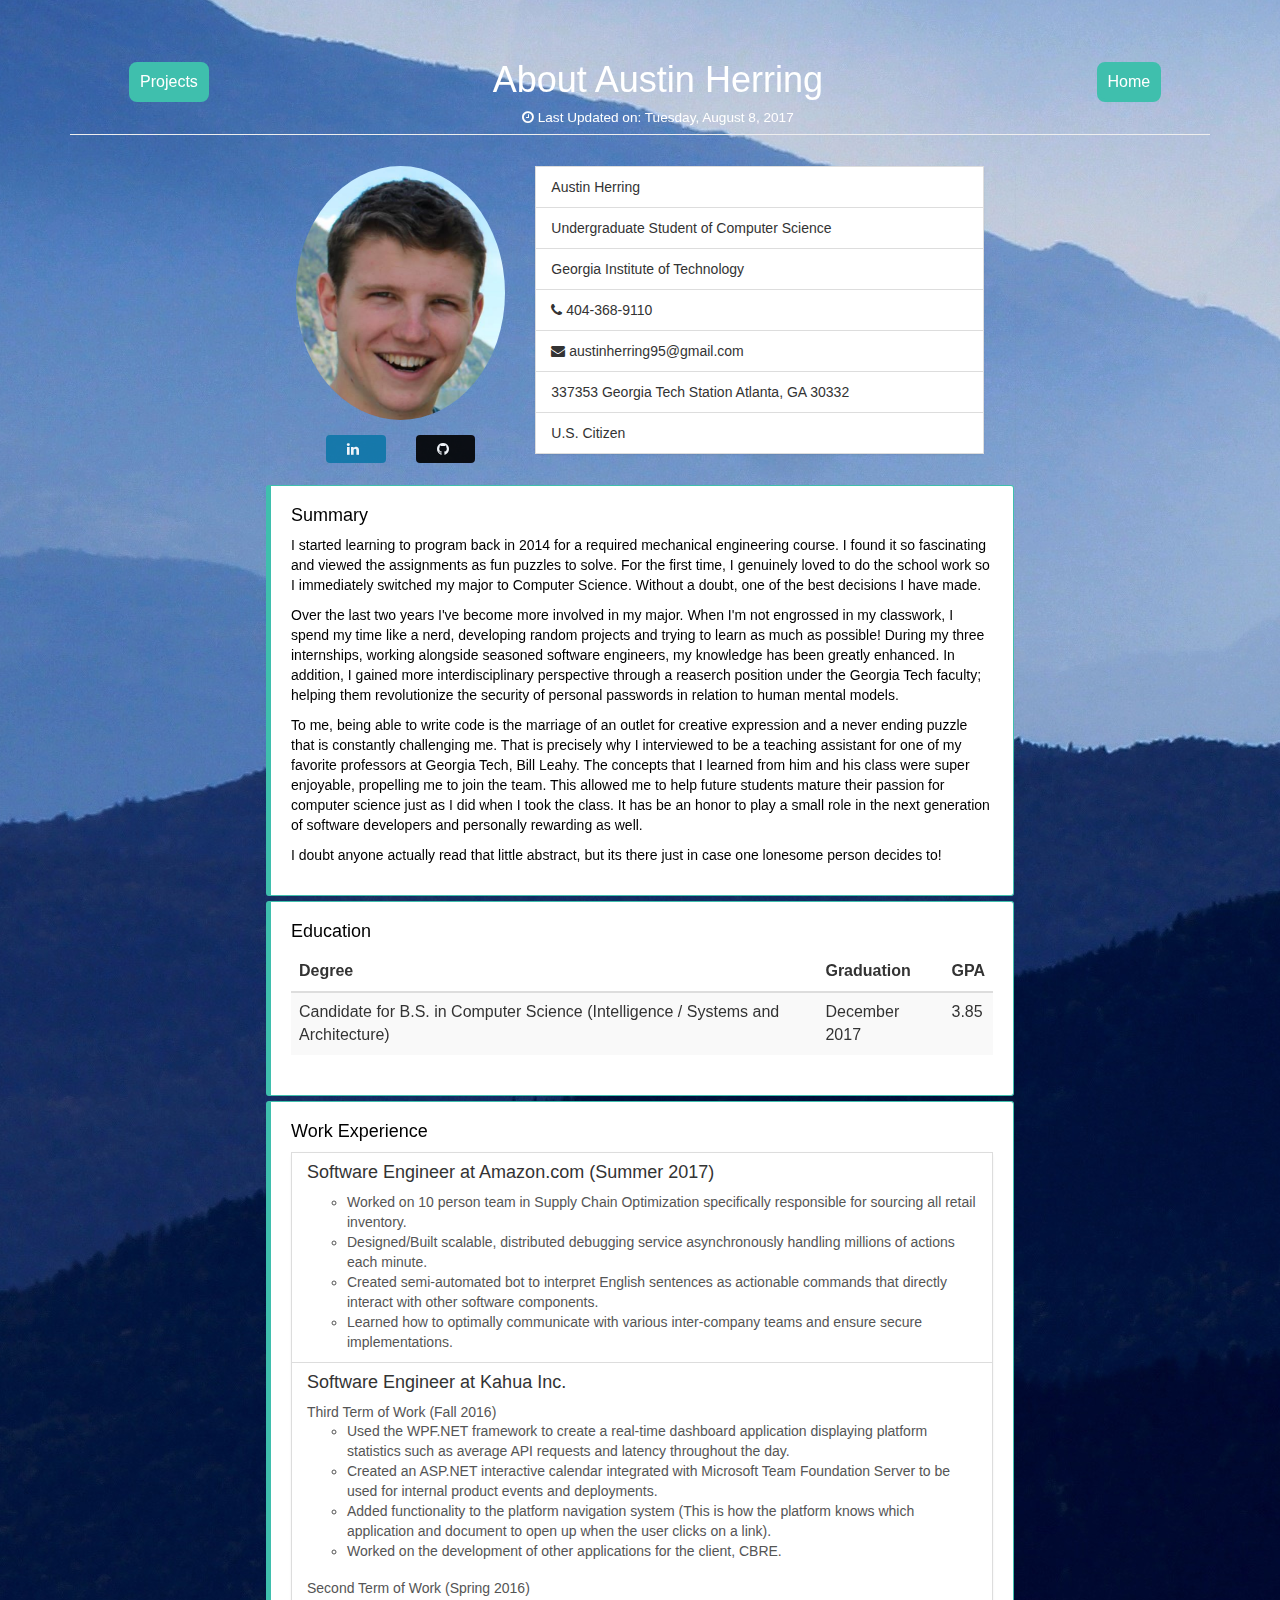
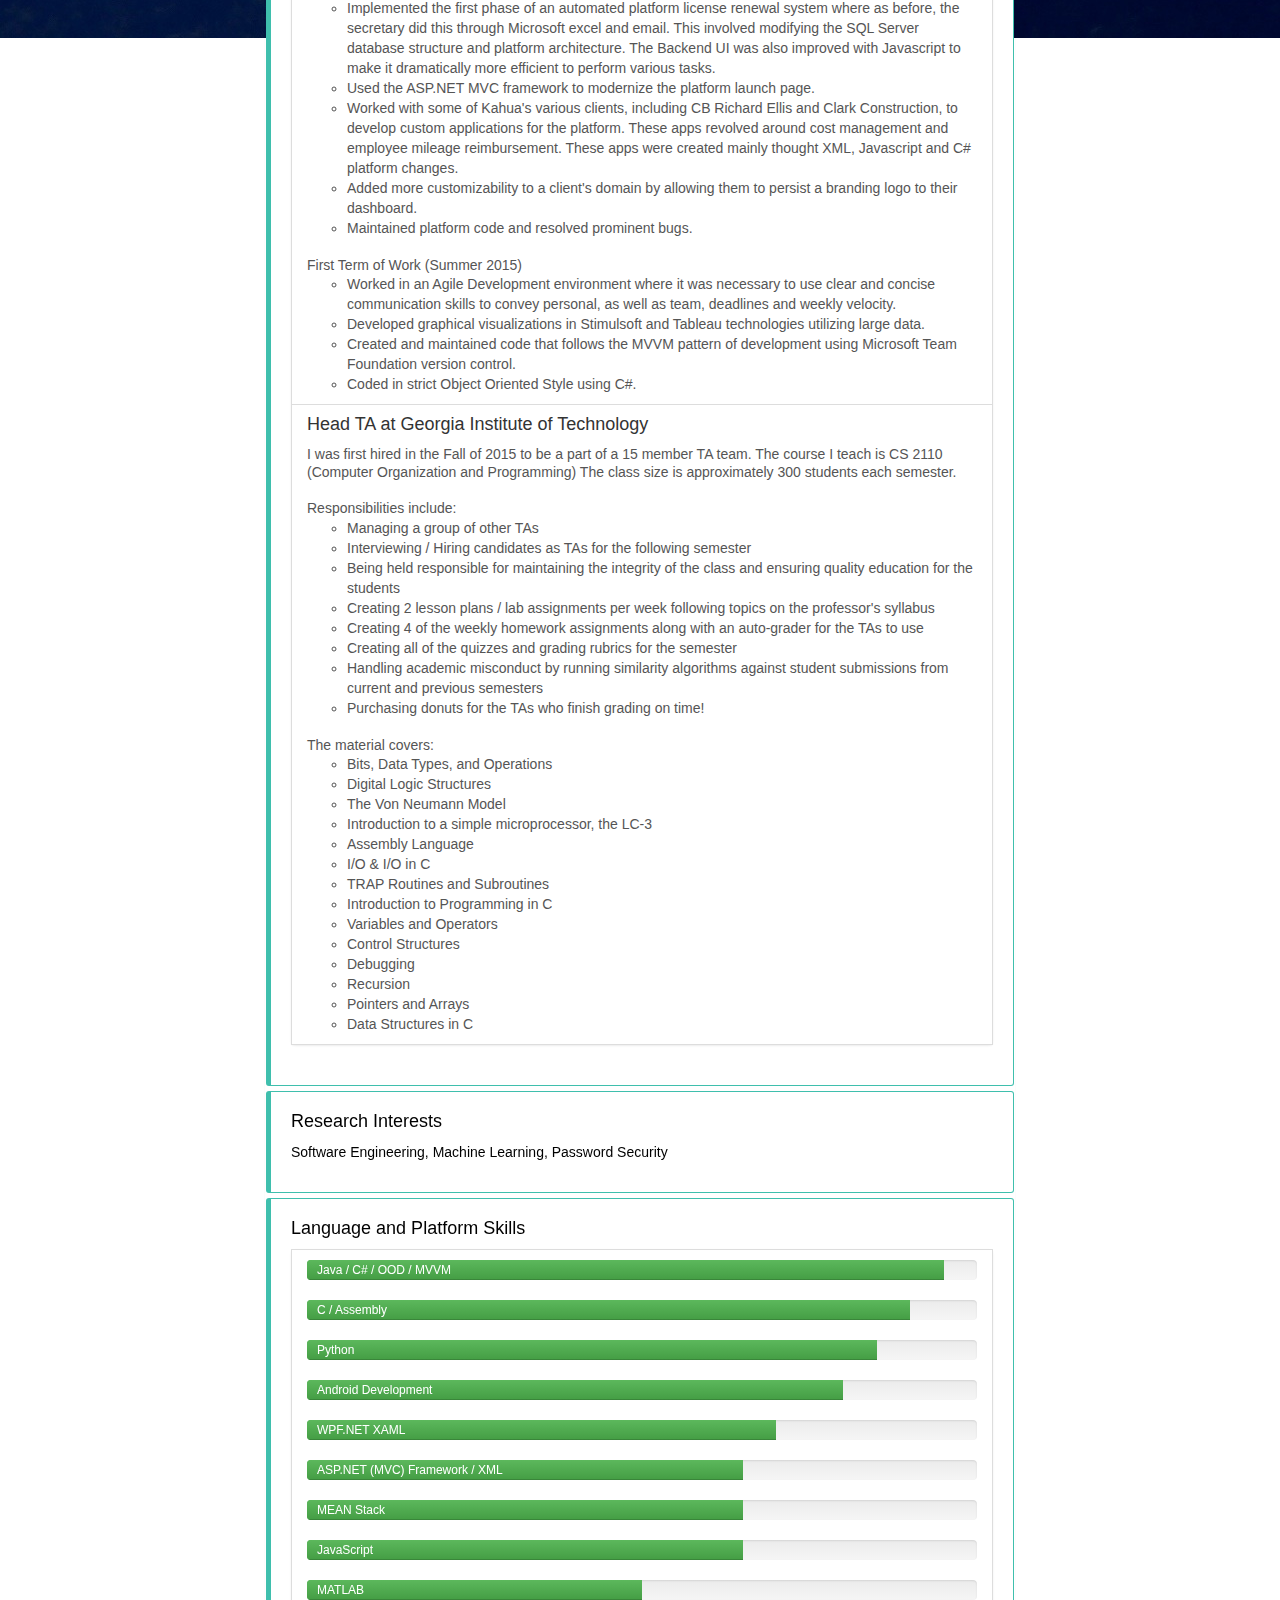
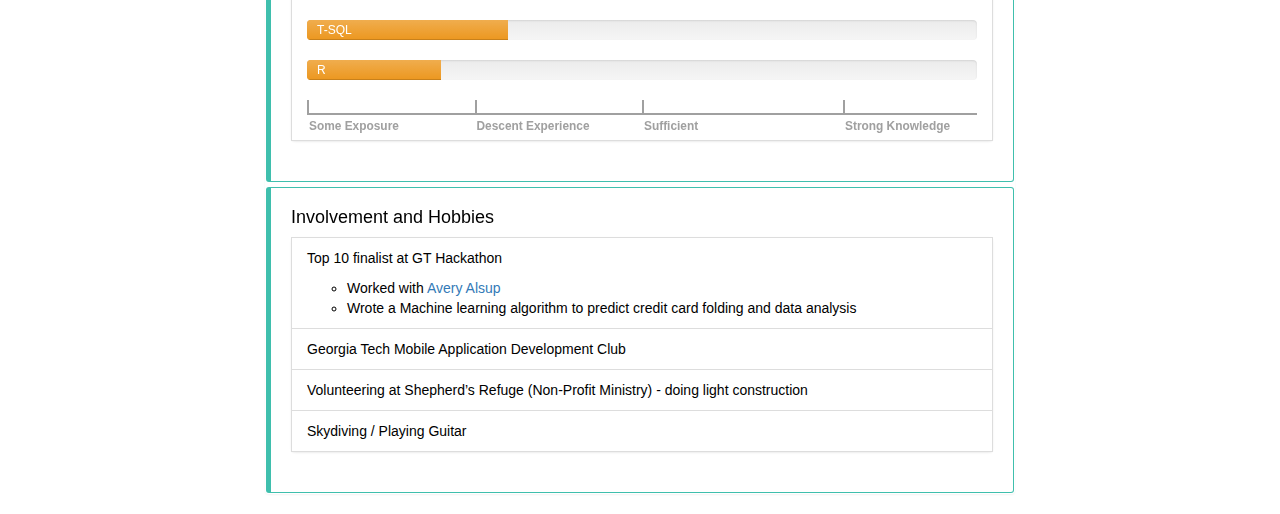
==== commit 3967ce0f: "Updating info for Amazon internship" ====
--- a/PersonalWebsite/WebContent/about.html
+++ b/PersonalWebsite/WebContent/about.html
@@ -19,7 +19,7 @@
 			    		</td>
 			    		<td style="text-align: center;">
 				    		<h1 class="page-title">About Austin Herring</h1>
-				    		<small> <i class="fa fa-clock-o"></i> Last Updated on: <time>Friday, March 3, 2017</time></small>
+				    		<small> <i class="fa fa-clock-o"></i> Last Updated on: <time>Tuesday, August 8, 2017</time></small>
 			    		</td>
 			    		<td>
 				    		<a class="button button1" href="index.html" role="button">Home</a>
@@ -102,7 +102,7 @@
 			            <tr>
 			              <td>Candidate for B.S. in Computer Science (Intelligence / Systems and Architecture)</td>
 			              <td>December 2017</td>
-			              <td>3.82</td>
+			              <td>3.85</td>
 			            </tr>
 			          </tbody>
 			        </table>
@@ -113,11 +113,22 @@
 			        <ul class="list-group">
 			        <a class="list-group-item active-link" href="https://www.youtube.com/watch?v=ncwsr1Of6Cw">
 			            <h4 class="list-group-item-heading">
-			                Software Engineer at Amazon (Incoming)
+			                Software Engineer at Amazon.com (Summer 2017)
 			            </h4>
-			            <p class="list-group-item-text">
-				            Will work on the Supply Chain Optimization Technologies team building large scale, intelligent software on the Cloud that can simulate trillions of inventory events per day. This involves using science, machine learning, and scalable distributed software that automates and optimizes inventory, supply chain and shipments to customers.
-			            </p>
+			            <ul>
+			                <li>
+			                	Worked on 10 person team in Supply Chain Optimization specifically responsible for sourcing all retail inventory.
+			                </li>
+			                <li>
+			                	Designed/Built scalable, distributed debugging service asynchronously handling millions of actions each minute.
+			                </li>
+			                <li>
+			                	Created semi-automated bot to interpret English sentences as actionable commands that directly interact with other software components.
+			                </li>
+			                <li>
+			                	Learned how to optimally communicate with various inter-company teams and ensure secure implementations.
+			                </li>
+			            </ul>
 			          </a>
 			          <a class="list-group-item active-link" href="https://www.kahua.com/">
 			            <h4 class="list-group-item-heading">
